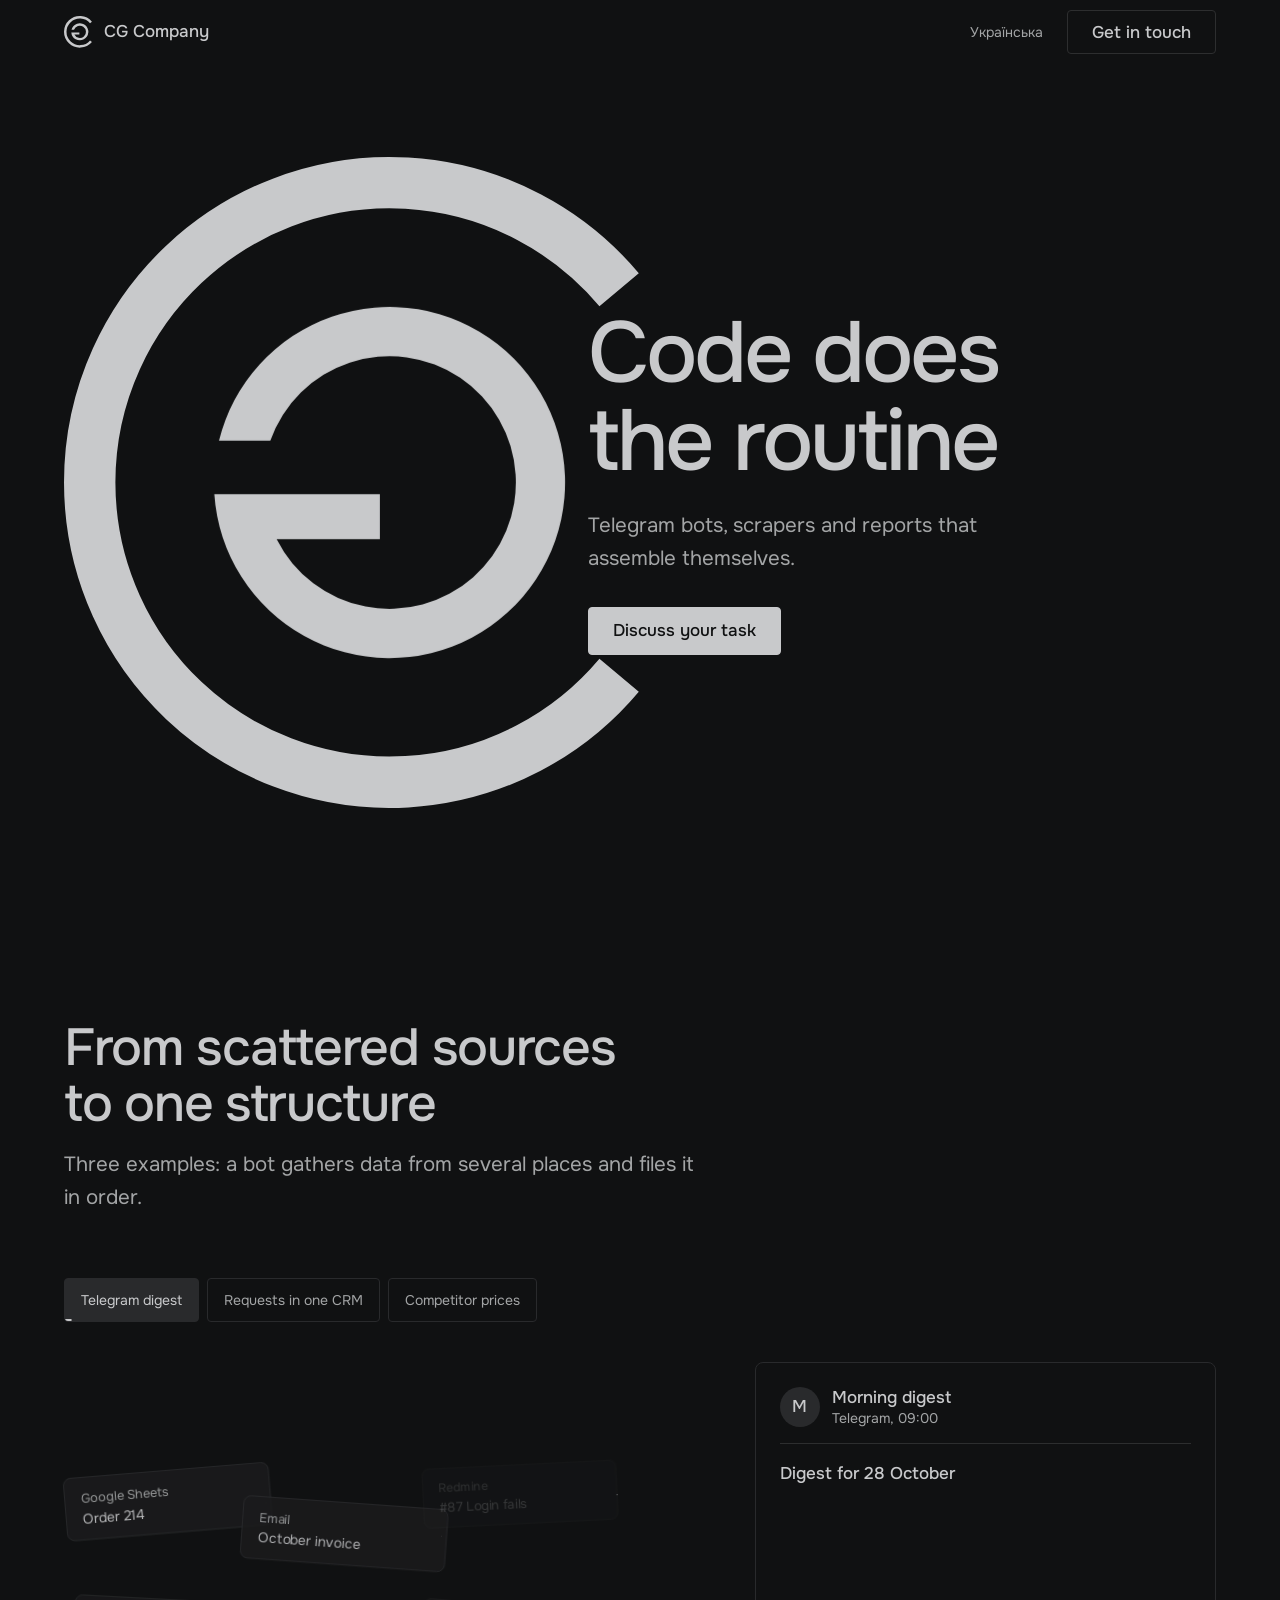
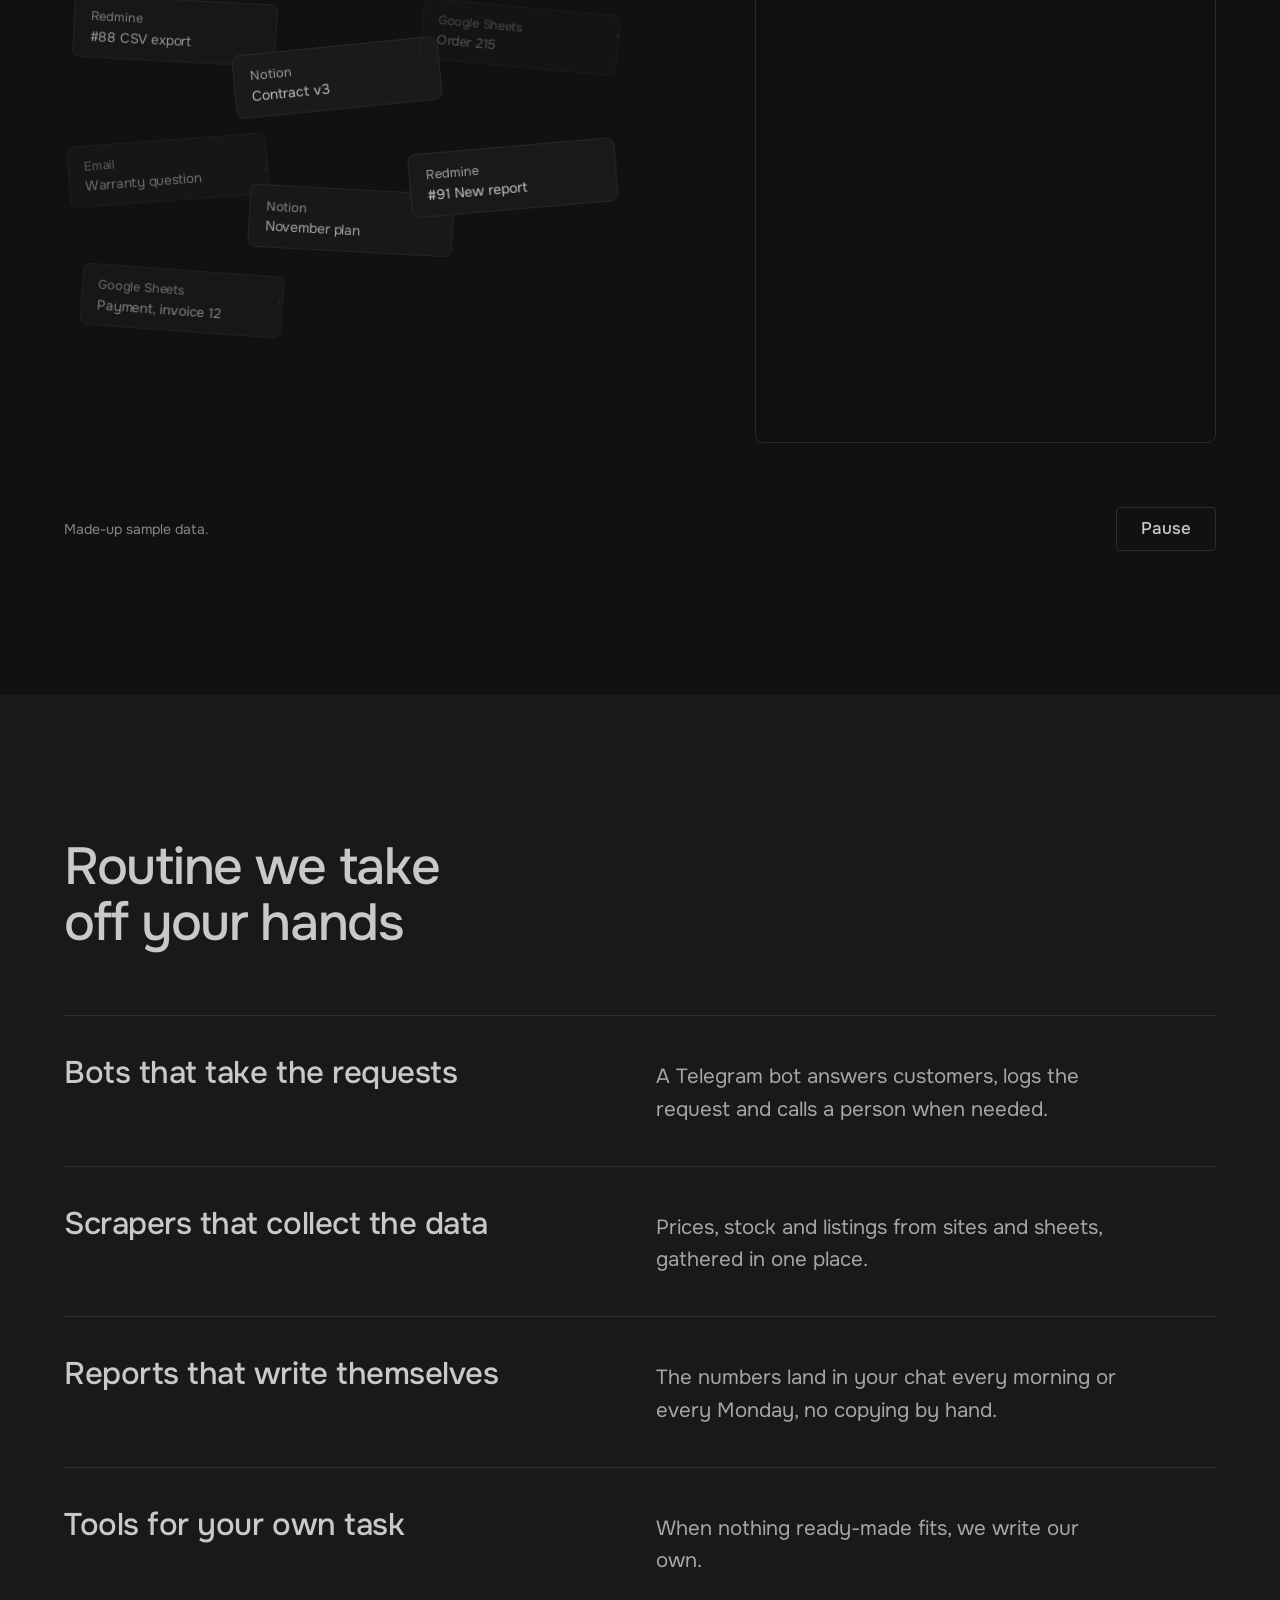
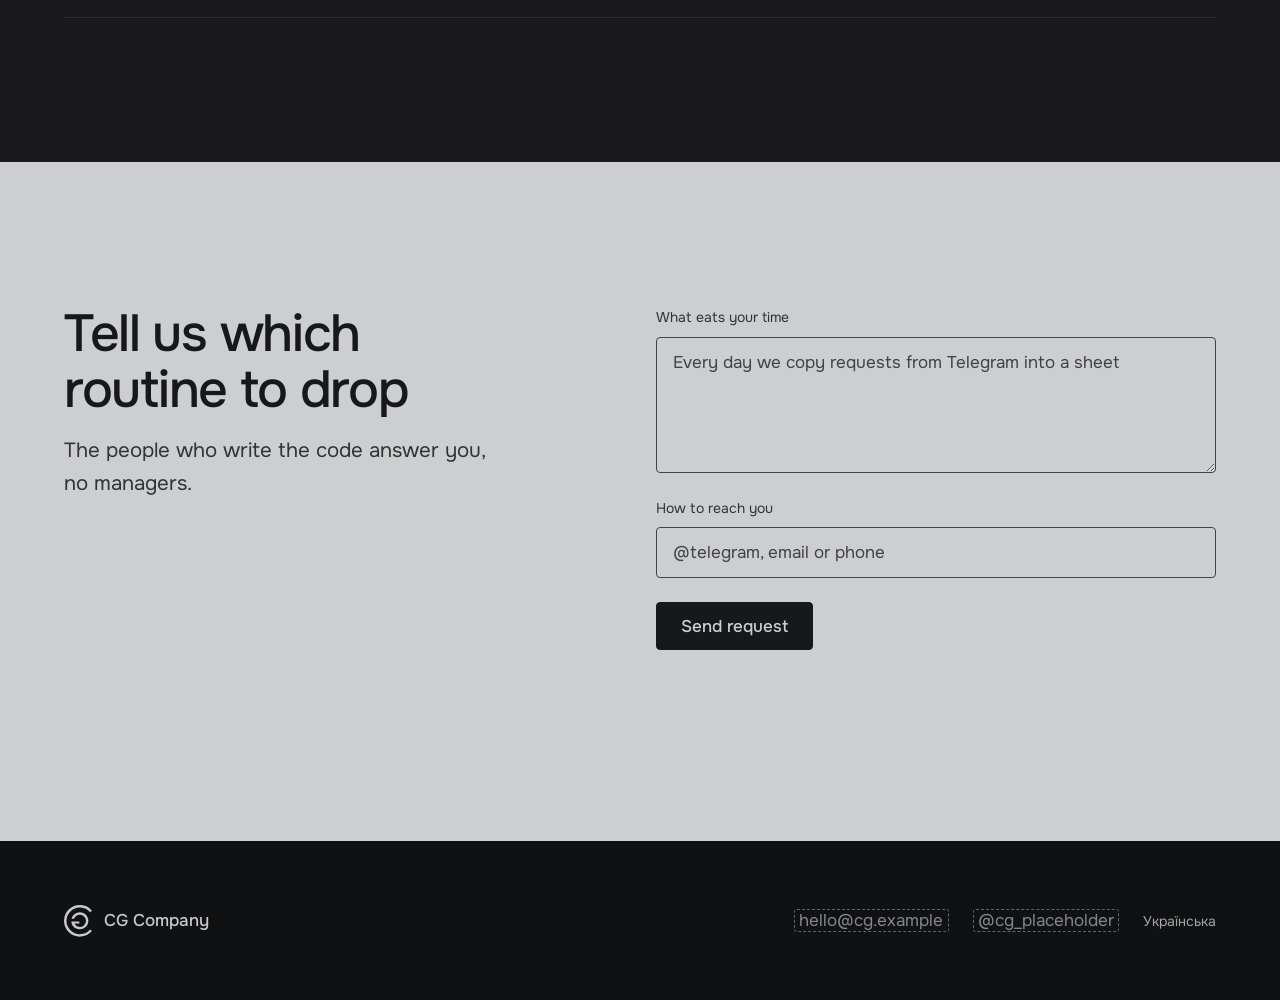
==== en/index.html @ 9a3aaa5b "Add CG Company landing page Static UA/EN landing: animated CG logo hero, a looping three-scene autom" ====
<!doctype html>
<html lang="en">
<head>
<meta charset="utf-8">
<meta name="viewport" content="width=device-width, initial-scale=1">
<title>CG Company automates routine work</title>
<meta name="description" content="CG Company builds Telegram bots, scrapers and reports that assemble themselves, so code does the routine, not people.">
<link rel="icon" href="../logo.svg" type="image/svg+xml">
<link rel="alternate" hreflang="uk" href="../">
<link rel="alternate" hreflang="en" href="./">
<link rel="preconnect" href="https://fonts.googleapis.com">
<link rel="preconnect" href="https://fonts.gstatic.com" crossorigin>
<link rel="stylesheet" href="https://fonts.googleapis.com/css2?family=JetBrains+Mono:wght@400&family=Onest:wght@400;500&display=swap">
<link rel="stylesheet" href="../styles.css">
<script>document.documentElement.classList.add('js');</script>
</head>
<body>
<a class="skip" href="#main">Skip to content</a>

<header class="nav">
  <div class="container nav__row">
    <a class="nav__home" href="./" aria-label="CG Company, home">
      <svg class="mark mark--nav logo" viewBox="-152 -152 269 304" aria-hidden="true">
        <path class="mark__c" d="M107.25,-89.99 A140,140 0 1,0 107.25,89.99" fill="none" stroke="currentColor" stroke-width="24"/>
        <g class="mark__turn"><path d="M-79.65,-19.5 A82,82 0 1,1 -81.82,5.5 H-4.5 V26.5 H-52.71 A59,59 0 1,0 -55.68,-19.5 Z" fill="currentColor"/></g>
      </svg>
      <span>CG Company</span>
    </a>
    <div class="nav__end">
      <a class="nav__lang" href="../" hreflang="uk" lang="uk">Українська</a>
      <a class="btn btn--quiet" href="#contact">Get in touch</a>
    </div>
  </div>
</header>

<main id="main">
  <section class="hero">
    <div class="container hero__grid">
      <svg class="mark mark--hero logo" viewBox="-152 -152 269 304" aria-hidden="true">
        <path class="mark__c" pathLength="1" d="M107.25,-89.99 A140,140 0 1,0 107.25,89.99" fill="none" stroke="currentColor" stroke-width="24"/>
        <g class="mark__turn"><g class="mark__g"><path d="M-79.65,-19.5 A82,82 0 1,1 -81.82,5.5 H-4.5 V26.5 H-52.71 A59,59 0 1,0 -55.68,-19.5 Z" fill="currentColor"/></g></g>
      </svg>
      <div class="hero__text">
        <h1>Code does<br> the routine</h1>
        <p class="hero__lede">Telegram bots, scrapers and reports that assemble themselves.</p>
        <a class="btn" href="#contact">Discuss your task</a>
      </div>
    </div>
  </section>

  <section class="demo" aria-labelledby="demo-h" data-demo>
    <div class="container demo__grid">
      <div class="section-head">
        <h2 id="demo-h">From scattered sources to one structure</h2>
        <p>Three examples: a bot gathers data from several places and files it in order.</p>
      </div>

      <div class="scenes">
        <div class="scenes__tabs" role="tablist" aria-label="Automation examples">
          <button type="button" role="tab" id="tab-digest" aria-controls="scene-digest" aria-selected="true">Telegram digest<span class="tab__bar" aria-hidden="true"></span></button>
          <button type="button" role="tab" id="tab-leads" aria-controls="scene-leads" aria-selected="false" tabindex="-1">Requests in one CRM<span class="tab__bar" aria-hidden="true"></span></button>
          <button type="button" role="tab" id="tab-prices" aria-controls="scene-prices" aria-selected="false" tabindex="-1">Competitor prices<span class="tab__bar" aria-hidden="true"></span></button>
        </div>
        <div class="flow flow--tree" id="scene-digest" role="tabpanel" aria-labelledby="tab-digest" data-kind="tree">
          <ul class="chaos" aria-hidden="true">
            <li class="chip" data-id="s1" data-r="-5" style="--fx: 0; --fy: 0.02; --mx: 0; --my: 0.0"><span class="chip__body"><span class="chip__src">Google Sheets</span> Order 214</span></li>
            <li class="chip" data-id="m1" data-r="4" style="--fx: 0.5; --fy: 0.1; --mx: 1; --my: 0.111"><span class="chip__body"><span class="chip__src">Email</span> October invoice</span></li>
            <li class="chip" data-id="r1" data-r="-3" style="--fx: 1; --fy: 0; --mx: 0; --my: 0.222"><span class="chip__body"><span class="chip__src">Redmine</span> #87 Login fails</span></li>
            <li class="chip" data-id="r2" data-r="3" style="--fx: 0.02; --fy: 0.33; --mx: 1; --my: 0.333"><span class="chip__body"><span class="chip__src">Redmine</span> #88 CSV export</span></li>
            <li class="chip" data-id="n1" data-r="-6" style="--fx: 0.48; --fy: 0.44; --mx: 0; --my: 0.444"><span class="chip__body"><span class="chip__src">Notion</span> Contract v3</span></li>
            <li class="chip" data-id="s2" data-r="5" style="--fx: 1; --fy: 0.34; --mx: 1; --my: 0.556"><span class="chip__body"><span class="chip__src">Google Sheets</span> Order 215</span></li>
            <li class="chip" data-id="m2" data-r="-4" style="--fx: 0; --fy: 0.66; --mx: 0; --my: 0.667"><span class="chip__body"><span class="chip__src">Email</span> Warranty question</span></li>
            <li class="chip" data-id="n2" data-r="3" style="--fx: 0.52; --fy: 0.78; --mx: 1; --my: 0.778"><span class="chip__body"><span class="chip__src">Notion</span> November plan</span></li>
            <li class="chip" data-id="r3" data-r="-5" style="--fx: 0.98; --fy: 0.68; --mx: 0; --my: 0.889"><span class="chip__body"><span class="chip__src">Redmine</span> #91 New report</span></li>
            <li class="chip" data-id="s3" data-r="4" style="--fx: 0.04; --fy: 0.98; --mx: 1; --my: 1.0"><span class="chip__body"><span class="chip__src">Google Sheets</span> Payment, invoice 12</span></li>
          </ul>
          <svg class="wires" aria-hidden="true"></svg>
          <article class="post" aria-label="Sample digest in a Telegram channel">
            <header class="post__head">
              <span class="post__avatar" aria-hidden="true">M</span>
              <span class="post__who"><b>Morning digest</b> <span class="post__meta">Telegram, 09:00</span></span>
            </header>
            <p class="post__title">Digest for 28 October</p>
            <ul class="tree">
              <li class="tree__branch"><span class="tree__node"><svg class="tree__icon" viewBox="0 0 16 16" aria-hidden="true"><path d="M1.5 3.5h4.2l1.6 1.6h7.2v7.4h-13z" fill="none" stroke="currentColor" stroke-width="1.2" stroke-linejoin="round"/></svg>Sales</span>
                <ul>
                  <li class="tree__leaf" data-id="s1">Order 214</li>
                  <li class="tree__leaf" data-id="s2">Order 215</li>
                  <li class="tree__leaf" data-id="s3">Payment, invoice 12</li>
                </ul>
              </li>
              <li class="tree__branch"><span class="tree__node"><svg class="tree__icon" viewBox="0 0 16 16" aria-hidden="true"><path d="M1.5 3.5h4.2l1.6 1.6h7.2v7.4h-13z" fill="none" stroke="currentColor" stroke-width="1.2" stroke-linejoin="round"/></svg>Email</span>
                <ul>
                  <li class="tree__leaf" data-id="m1">October invoice</li>
                  <li class="tree__leaf" data-id="m2">Warranty question</li>
                </ul>
              </li>
              <li class="tree__branch"><span class="tree__node"><svg class="tree__icon" viewBox="0 0 16 16" aria-hidden="true"><path d="M1.5 3.5h4.2l1.6 1.6h7.2v7.4h-13z" fill="none" stroke="currentColor" stroke-width="1.2" stroke-linejoin="round"/></svg>Tasks</span>
                <ul>
                  <li class="tree__leaf" data-id="r1">#87 Login fails</li>
                  <li class="tree__leaf" data-id="r2">#88 CSV export</li>
                  <li class="tree__leaf" data-id="r3">#91 New report</li>
                </ul>
              </li>
              <li class="tree__branch"><span class="tree__node"><svg class="tree__icon" viewBox="0 0 16 16" aria-hidden="true"><path d="M1.5 3.5h4.2l1.6 1.6h7.2v7.4h-13z" fill="none" stroke="currentColor" stroke-width="1.2" stroke-linejoin="round"/></svg>Docs</span>
                <ul>
                  <li class="tree__leaf" data-id="n1">Contract v3</li>
                  <li class="tree__leaf" data-id="n2">November plan</li>
                </ul>
              </li>
            </ul>
            <p class="post__sent"><svg class="check" viewBox="0 0 16 16" aria-hidden="true"><path d="M3 8.5l3 3 7-7" fill="none" stroke="currentColor" stroke-width="1.6" stroke-linecap="round" stroke-linejoin="round"/></svg>Posted to the channel: 10 updates from 4 sources</p>
          </article>
        </div>
        <div class="flow flow--board" id="scene-leads" role="tabpanel" aria-labelledby="tab-leads" data-kind="board">
          <div class="stream" aria-hidden="true"><p class="zone-label">Inbox from 4 channels</p><p class="stream__count"><span class="num" data-inbox>0</span> unhandled</p></div>
          <div class="board">
            <p class="board__title">CRM, requests for Tuesday</p>
            <div class="board__col" data-col="new">
              <p class="board__head">New <span class="num" data-count>2</span></p>
              <ul>
                <li class="card" data-k="1" data-col="new"><span class="card__src">Instagram</span> <span class="card__txt">@kvitka: size M in stock?</span></li>
                <li class="card" data-k="4" data-col="new"><span class="card__src">Telegram</span> <span class="card__txt">Ihor: delivery cost?</span></li>
              </ul>
            </div>
            <div class="board__col" data-col="work">
              <p class="board__head">In progress <span class="num" data-count>2</span></p>
              <ul>
                <li class="card" data-k="2" data-col="work"><span class="card__src">Website form</span> <span class="card__txt">Anna: company invoice</span></li>
                <li class="card" data-k="3" data-col="work"><span class="card__src">Phone call</span> <span class="card__txt">Marko: price for 2 sets</span></li>
              </ul>
            </div>
            <div class="board__col" data-col="done">
              <p class="board__head">Done <span class="num" data-count>2</span></p>
              <ul>
                <li class="card" data-k="0" data-col="done"><span class="card__src">Telegram</span> <span class="card__txt">Olena: Thursday booking</span><svg class="check" viewBox="0 0 16 16" aria-hidden="true"><path d="M3 8.5l3 3 7-7" fill="none" stroke="currentColor" stroke-width="1.6" stroke-linecap="round" stroke-linejoin="round"/></svg></li>
                <li class="card" data-k="5" data-col="done"><span class="card__src">Phone call</span> <span class="card__txt">Svitlana: warranty</span><svg class="check" viewBox="0 0 16 16" aria-hidden="true"><path d="M3 8.5l3 3 7-7" fill="none" stroke="currentColor" stroke-width="1.6" stroke-linecap="round" stroke-linejoin="round"/></svg></li>
              </ul>
            </div>
          </div>
        </div>
        <div class="flow flow--prices" id="scene-prices" role="tabpanel" aria-labelledby="tab-prices" data-kind="prices">
          <div class="scan">
            <p class="zone-label">Four sites, four formats</p>
            <ul class="scan__rows">
              <li class="scan__row" data-id="a"><span class="scan__shop">shop-a.example</span><code class="scan__raw">&lt;span class="price"&gt;<b class="scan__val">4,299 ₴</b>&lt;/span&gt;</code></li>
              <li class="scan__row" data-id="b"><span class="scan__shop">shop-b.example</span><code class="scan__raw">"price": <b class="scan__val">4150</b></code></li>
              <li class="scan__row" data-id="c"><span class="scan__shop">shop-c.example</span><code class="scan__raw">&lt;div data-cost="<b class="scan__val">4480</b>"&gt;</code></li>
              <li class="scan__row" data-id="m"><span class="scan__shop">Marketplace</span><code class="scan__raw">Price: <b class="scan__val">4,390 UAH</b></code></li>
            </ul>
            <span class="scan__beam" aria-hidden="true"></span>
          </div>
          <figure class="dots">
            <figcaption class="dots__title">Coffee maker X1, prices today, UAH</figcaption>
            <div class="dots__plot">
              <span class="dots__mine" style="--v: 0.417" aria-hidden="true"></span>
              <span class="dots__mine-label" style="--v: 0.417">Your price, 4,250</span>
              <div class="dots__row" data-id="a"><span class="dots__name">shop-a</span><span class="dots__track"><span class="dots__dot" style="--v: 0.498"></span><span class="dots__val" style="--v: 0.498">4,299</span></span></div>
              <div class="dots__row" data-id="b"><span class="dots__name">shop-b</span><span class="dots__track"><span class="dots__dot is-low" style="--v: 0.25"></span><span class="dots__val" style="--v: 0.25">4,150 <em class="dots__low">lowest</em></span></span></div>
              <div class="dots__row" data-id="c"><span class="dots__name">shop-c</span><span class="dots__track"><span class="dots__dot" style="--v: 0.8"></span><span class="dots__val" style="--v: 0.8">4,480</span></span></div>
              <div class="dots__row" data-id="m"><span class="dots__name">marketplace</span><span class="dots__track"><span class="dots__dot" style="--v: 0.65"></span><span class="dots__val" style="--v: 0.65">4,390</span></span></div>
              <div class="dots__axis" aria-hidden="true"><span style="--v: 0">4,000</span><span style="--v: 0.333">4,200</span><span style="--v: 0.667">4,400</span><span style="--v: 1">4,600</span></div>
            </div>
            <p class="dots__verdict">shop-b is 100 UAH cheaper than you. The alert is already in Telegram.</p>
          </figure>
        </div>
      </div>

      <div class="demo__foot">
        <p class="demo__note">Made-up sample data.</p>
        <button class="btn btn--quiet demo__toggle" type="button" data-loop-toggle data-pause="Pause" data-play="Play" aria-pressed="false">Pause</button>
      </div>
    </div>
  </section>

  <section class="work" aria-labelledby="work-h">
    <div class="container work__inner">
      <div class="section-head">
        <h2 id="work-h">Routine we take off your hands</h2>
      </div>
      <dl class="work__list">
        <div class="work__row"><dt>Bots that take the requests</dt><dd>A Telegram bot answers customers, logs the request and calls a person when needed.</dd></div>
        <div class="work__row"><dt>Scrapers that collect the data</dt><dd>Prices, stock and listings from sites and sheets, gathered in one place.</dd></div>
        <div class="work__row"><dt>Reports that write themselves</dt><dd>The numbers land in your chat every morning or every Monday, no copying by hand.</dd></div>
        <div class="work__row"><dt>Tools for your own task</dt><dd>When nothing ready-made fits, we write our own.</dd></div>
      </dl>
    </div>
  </section>

  <section class="contact band-light" id="contact" aria-labelledby="contact-h">
    <div class="container contact__grid">
      <div class="section-head">
        <h2 id="contact-h">Tell us which routine to drop</h2>
        <p>The people who write the code answer you, no managers.</p>
      </div>
      <form class="brief" data-endpoint="" novalidate>
        <div class="field">
          <label for="task">What eats your time</label>
          <textarea id="task" name="task" rows="4" required placeholder="Every day we copy requests from Telegram into a sheet"></textarea>
        </div>
        <div class="field">
          <label for="reach">How to reach you</label>
          <input id="reach" name="reach" type="text" autocomplete="on" required placeholder="@telegram, email or phone">
        </div>
        <div class="brief__row">
          <button class="btn" type="submit">Send request</button>
        </div>
        <p class="brief__help" id="brief-help" aria-live="polite"></p>
      </form>
    </div>
  </section>
</main>

<footer class="foot">
  <div class="container foot__row">
    <span class="foot__name">
      <svg class="mark mark--nav logo" viewBox="-152 -152 269 304" aria-hidden="true">
        <path d="M107.25,-89.99 A140,140 0 1,0 107.25,89.99" fill="none" stroke="currentColor" stroke-width="24"/>
        <path d="M-79.65,-19.5 A82,82 0 1,1 -81.82,5.5 H-4.5 V26.5 H-52.71 A59,59 0 1,0 -55.68,-19.5 Z" fill="currentColor"/>
      </svg>
      CG Company
    </span>
    <ul class="foot__contacts">
      <li><span class="fill" data-fill="email">hello@cg.example</span></li>
      <li><span class="fill" data-fill="telegram">@cg_placeholder</span></li>
      <li><a class="nav__lang" href="../" hreflang="uk" lang="uk">Українська</a></li>
    </ul>
  </div>
</footer>

<script src="https://cdnjs.cloudflare.com/ajax/libs/gsap/3.12.5/gsap.min.js" defer></script>
<script defer src="../app.js" data-msg-task="Describe the task in at least one sentence." data-msg-reach="Leave a contact so we can reply." data-msg-offline="Nothing was sent: this form is not connected yet." data-msg-fail="That did not go through. Try again in a minute." data-msg-ok="Got it. We will reply to the contact you left."></script>
</body>
</html>
---- styles.css ----
/* Hallmark · shape: the open C, page-long · genre: modern-minimal · theme: custom · job: hire · idea: "the C is the housing and the G the part that turns: the page shows routine going in and order coming out" · vibe: "quiet graphite, exact, a mechanism that turns"
 * paper: oklch(17.5% 0.003 260) · accent: none, the primary is inverted ink · display: Onest · body: Onest · outlier: JetBrains Mono, demo figures only · hero: the logo at full height on the left, the headline set in the open mouth of the C · nav: mark and name left, the language and one quiet action right, no links · footer: one line, mark and name, the two contacts, the language · imagery: none, the demo is built on the page · signature: the C draws itself, the G spins in and locks, then turns with the scroll in the nav until the page ends
 * axes: dark/geometric-sans/neutral · posture: restrained, ink softened to 83.5% L at the user's request (pure white on black blurs for them) · contrast: pass · fold: pass · v2.0.0 */
/* Hallmark · pre-emit critique: P4 H5 E4 S4 R5 V5 · weakest: S, a demo of requests could sit on any agency page; tied every sample row to the three things CG sells (a bot, a scraper, a report) and dropped the huge footer wordmark so the mark lives only where it turns */
/* Hallmark · hero-review: fix · 5 findings · 3 resolved 1 partial (the mouth stays desktop-only) 1 answered (headline chosen by the user) */
/* Hallmark · finish-review: subagent · 6 findings + 2 copy · 7 resolved 1 partial (the light contact band kept: the user approved it in the brief; fields now on the band paper) · gap: none */
/* Hallmark · waive 23 · the page has no hue at all; the measured accent is the ink of the CG logo, the hero picture itself · in a monochrome brand the mark is the only image, and painting it grey would hide the logo */
@import url("./tokens.css");
@import url("./base.css");

body { line-height: 1.6; }

/* skip link */
.skip { position: absolute; left: var(--space-md); top: calc(-1 * var(--space-3xl)); z-index: var(--z-toast); padding: var(--space-xs) var(--space-md); background: var(--color-ink); color: var(--color-paper); }
.skip:focus-visible { top: var(--space-md); }

/* buttons */
.btn { display: inline-flex; align-items: center; justify-content: center; gap: var(--space-xs); min-height: 48px; padding: 0 var(--space-lg); border: 1px solid var(--color-ink); border-radius: var(--radius-input); background: var(--color-ink); color: var(--color-paper); font: 500 var(--text-md)/1 var(--font-body); white-space: nowrap; text-decoration: none; cursor: pointer; transition: background-color var(--dur-short) var(--ease-out), border-color var(--dur-short) var(--ease-out), transform var(--dur-micro) var(--ease-out); }
.btn:hover { background: var(--color-ink-2); border-color: var(--color-ink-2); }
.btn:active { transform: translateY(1px); }
.btn:focus-visible { outline: 2px solid var(--color-focus); outline-offset: 2px; }
.btn:disabled, .btn[aria-disabled="true"] { opacity: 0.55; cursor: not-allowed; transform: none; }
.btn[aria-busy="true"] { cursor: progress; }
.btn--quiet { min-height: 44px; background: transparent; color: var(--color-ink); border-color: var(--color-rule); }
.btn--quiet:hover { background: var(--color-paper-2); border-color: var(--color-paper-3); }

/* the mark: the C is drawn once, the G spins in and locks, then turns with the page */
.mark { color: var(--color-ink); overflow: visible; }
.mark__g, .mark__turn { transform-box: view-box; transform-origin: 0 0; }
.mark--hero .mark__c { stroke-dasharray: 1; animation: c-draw 700ms var(--ease-out) both; }
.mark--hero .mark__g { animation: g-in 640ms 220ms both; }
@keyframes c-draw { from { stroke-dashoffset: 1; } to { stroke-dashoffset: 0; } }
@keyframes g-in {
  0% { opacity: 0; transform: rotate(-200deg); animation-timing-function: var(--ease-out); }
  88% { opacity: 1; transform: rotate(-9deg); animation-timing-function: var(--ease-in); }
  100% { opacity: 1; transform: rotate(0deg); }
}
@keyframes g-turn { from { transform: rotate(0deg); } to { transform: rotate(360deg); } }
@supports (animation-timeline: scroll()) {
  @media (prefers-reduced-motion: no-preference) {
    .mark__turn { animation-name: g-turn; animation-timing-function: linear; animation-fill-mode: both; animation-timeline: scroll(root); }
  }
}
@media (prefers-reduced-motion: reduce) {
  .mark--hero .mark__c, .mark--hero .mark__g, .mark__turn { animation: none; }
}

/* nav */
.nav { position: sticky; top: 0; z-index: var(--z-sticky-nav); background: var(--color-paper); }
.nav__row { display: flex; align-items: center; justify-content: space-between; gap: var(--space-md); min-height: var(--nav-h); }
.nav__home { display: inline-flex; align-items: center; gap: var(--space-sm); text-decoration: none; font-weight: 500; white-space: nowrap; border-radius: var(--radius-input); }
.nav__home:focus-visible { outline: 2px solid var(--color-focus); outline-offset: 4px; }
.mark--nav { width: 28px; height: auto; flex-shrink: 0; }
.nav__end { display: flex; align-items: center; gap: var(--space-lg); }
.nav__lang { font-size: var(--text-sm); color: var(--color-ink-2); text-decoration: none; white-space: nowrap; border-radius: var(--radius-input); transition: color var(--dur-short) var(--ease-out); }
.nav__lang:hover { color: var(--color-ink); text-decoration: underline; }
.nav__lang:focus-visible { outline: 2px solid var(--color-focus); outline-offset: 4px; }

/* hero: the headline comes out of the C's open mouth */
/* --mark-w: the C fills the screen's height; the text then steps back 9% of it, past the C's terminals and into its open mouth (G ends at x 82, the terminals at x 107 of the 269-unit viewBox) */
.hero { --mark-w: min(calc((100svh - var(--nav-h) - 2 * var(--space-md)) * 0.885), calc(50vw - var(--gutter)), 760px); }
.hero__grid { display: grid; grid-template-columns: var(--mark-w) minmax(0, 1fr); align-items: center; min-height: calc(100svh - var(--nav-h)); padding-block: var(--space-md); }
.mark--hero { grid-column: 1; grid-row: 1; width: var(--mark-w); height: auto; }
.hero__text { grid-column: 2; grid-row: 1; position: relative; z-index: var(--z-raised); display: grid; justify-items: start; gap: var(--space-lg); margin-left: calc(var(--mark-w) * -0.09); }
.hero h1 { font-size: var(--text-display); font-weight: 500; line-height: 1.02; letter-spacing: -0.035em; max-width: 12ch; }
.hero__lede { font-size: var(--text-lead); color: var(--color-ink-2); max-width: 34ch; }
.hero .btn { margin-top: var(--space-xs); }

/* section heads */
.section-head { display: grid; gap: var(--space-md); }
.section-head h2 { font-size: var(--text-section); font-weight: 500; line-height: 1.08; letter-spacing: -0.025em; max-width: 20ch; }
.section-head p { font-size: var(--text-lead); color: var(--color-ink-2); max-width: 48ch; }

/* demo: three scenes, each its own picture of "scattered in, ordered out" */
.demo { padding-block: var(--section-gap-s) var(--section-gap); }
.demo__grid { display: grid; grid-template-columns: repeat(12, minmax(0, 1fr)); column-gap: var(--gap-columns); row-gap: var(--space-2xl); }
.demo .section-head { grid-column: 1 / span 8; }
.flow { position: relative; display: grid; grid-template-columns: repeat(12, minmax(0, 1fr)); column-gap: var(--gap-columns); align-items: center; min-height: 36rem; }
.zone-label { font-size: var(--text-sm); color: var(--color-ink-2); }
.check { width: 16px; height: 16px; flex-shrink: 0; }

/* scene 1, tree: tilted cards ride wires into a digest post set as a folder tree */
.flow--tree { --chip-w: 13rem; --chip-h: 4rem; }
.chaos { grid-column: 1 / span 6; grid-row: 1; position: relative; height: 30rem; margin: 0; padding: 0; list-style: none; }
html:not(.js) .chaos, .flow.is-static .chaos { display: none; }
.chip { position: absolute; left: calc((100% - var(--chip-w)) * var(--fx)); top: calc((100% - var(--chip-h)) * var(--fy)); width: var(--chip-w); z-index: var(--z-raised); }
.chip__body { display: grid; gap: var(--space-3xs); padding: var(--space-sm) var(--space-md); border: 1px solid var(--color-paper-3); border-radius: var(--radius-panel); background: var(--color-paper-2); color: var(--color-ink); font-size: var(--text-sm); line-height: 1.35; white-space: nowrap; overflow: hidden; text-overflow: ellipsis; }
.chip__src, .card__src { font-size: var(--text-xs); color: var(--color-ink-2); }
.wires { position: absolute; inset: 0; width: 100%; height: 100%; overflow: visible; pointer-events: none; }
.wires path { fill: none; stroke: var(--color-ink-2); stroke-width: 1; stroke-linecap: round; }
.post { grid-column: 8 / -1; grid-row: 1; position: relative; display: grid; gap: var(--space-md); padding: var(--space-lg); border: 1px solid var(--color-paper-3); border-radius: var(--radius-panel); background: var(--color-paper); transition: border-color var(--dur-long) var(--ease-out); }
.post.is-sent { border-color: var(--color-ink-2); }
.post__head { display: flex; align-items: center; gap: var(--space-sm); padding-bottom: var(--space-md); border-bottom: 1px solid var(--color-rule); }
.post__avatar { display: grid; place-items: center; width: 40px; height: 40px; flex-shrink: 0; border-radius: 50%; background: var(--color-paper-3); color: var(--color-ink); font-weight: 500; }
.post__who { display: grid; line-height: 1.3; }
.post__who b { font-weight: 500; }
.post__meta { font-size: var(--text-sm); color: var(--color-ink-2); }
.post__title { font-weight: 500; }
.post__sent { display: flex; align-items: center; gap: var(--space-xs); padding-top: var(--space-md); border-top: 1px solid var(--color-rule); font-size: var(--text-sm); color: var(--color-ink); }
.tree, .tree ul { list-style: none; margin: 0; padding: 0; }
.tree { display: grid; gap: var(--space-sm); }
.tree__node { display: inline-flex; align-items: center; gap: var(--space-xs); font-weight: 500; color: var(--color-ink); }
.tree__icon { width: 16px; height: 16px; flex-shrink: 0; color: var(--color-ink-2); }
.tree__branch > ul { display: grid; gap: var(--space-2xs); margin: var(--space-2xs) 0 0 var(--space-xs); padding-left: var(--space-lg); border-left: 1px solid var(--color-rule); }
.tree__leaf { position: relative; padding: var(--space-3xs) var(--space-xs); margin-left: calc(-1 * var(--space-xs)); border-radius: var(--radius-card); font-size: var(--text-sm); color: var(--color-ink-2); transition: background-color var(--dur-long) var(--ease-out); }
.tree__leaf.is-fresh { background: var(--color-paper-3); color: var(--color-ink); }
.tree__leaf::before { content: ""; position: absolute; left: calc(-1 * var(--space-md)); top: 50%; width: var(--space-sm); border-top: 1px solid var(--color-rule); }

/* scene 2, board: requests drop into an inbox queue, then fly onto a CRM board and move across it */
.stream { grid-column: 1 / span 4; grid-row: 1; align-self: stretch; display: grid; align-content: start; padding: var(--space-lg); border: 1px dashed var(--color-paper-3); border-radius: var(--radius-panel); }
html:not(.js) .stream, .flow.is-static .stream { display: none; }
.stream { grid-template-rows: auto 1fr auto; }
.stream__count { align-self: end; display: flex; align-items: baseline; gap: var(--space-xs); font-size: var(--text-sm); color: var(--color-ink-2); }
.stream__count .num { font-family: var(--font-outlier); font-size: var(--text-section); line-height: 1; color: var(--color-ink); font-variant-numeric: tabular-nums; }
.board { grid-column: 5 / -1; grid-row: 1; display: grid; grid-template-columns: repeat(3, minmax(0, 1fr)); gap: var(--space-md); align-self: start; }
html:not(.js) .board, .flow.is-static .board { grid-column: 1 / -1; }
.board__title { grid-column: 1 / -1; font-weight: 500; }
.board__col { position: relative; isolation: isolate; display: grid; align-content: start; gap: var(--space-sm); padding: var(--space-md); border-radius: var(--radius-panel); background: var(--color-paper-2); color: var(--color-ink); transition: background-color var(--dur-long) var(--ease-out); }
.board__col.has-bg { background: transparent; }
/* the growing backdrop of the "new" column; its height is set by the script, its reveal by clip-path */
.board__bg { position: absolute; left: 0; right: 0; top: 0; z-index: -1; border-radius: var(--radius-panel); background: var(--color-paper-2); }
.card.card--ghost { position: absolute; left: 0; top: 0; }
.board__col.is-lit { background: var(--color-paper-3); color: var(--color-ink); }
.board__head { display: flex; justify-content: space-between; font-size: var(--text-sm); color: var(--color-ink-2); }
.board__head .num { font-family: var(--font-outlier); color: var(--color-ink); }
.board ul { list-style: none; margin: 0; padding: 0; display: grid; gap: var(--space-xs); min-height: calc(2 * 4.25rem + var(--space-xs)); align-content: start; }
.card { position: relative; z-index: var(--z-raised); display: grid; align-content: center; gap: var(--space-3xs); height: 4.25rem; padding: var(--space-sm) var(--space-md); border: 1px solid var(--color-paper-2); border-radius: var(--radius-card); background: var(--color-paper-3); color: var(--color-ink); font-size: var(--text-sm); line-height: 1.35; }
.card__txt { white-space: nowrap; overflow: hidden; text-overflow: ellipsis; padding-right: var(--space-lg); }
.card .check { position: absolute; right: var(--space-sm); top: var(--space-sm); color: var(--color-ink); }

/* scene 3, prices: a beam scans four pages in four formats, each price lands on one scale */
.flow--prices { --name-w: 7rem; }
.scan { grid-column: 1 / span 5; grid-row: 1; position: relative; display: grid; gap: var(--space-md); padding: var(--space-lg); border-radius: var(--radius-panel); background: var(--color-paper-2); overflow: hidden; }
.scan__rows { list-style: none; margin: 0; padding: 0; display: grid; gap: var(--space-xs); }
.scan__row { display: grid; gap: var(--space-3xs); padding: var(--space-sm) var(--space-md); border-radius: var(--radius-card); transition: background-color var(--dur-long) var(--ease-out); }
.scan__row.is-hit { background: var(--color-paper-3); }
.scan__shop { font-size: var(--text-sm); color: var(--color-ink-2); }
.scan__raw { font-family: var(--font-outlier); font-size: var(--text-sm); color: var(--color-ink-2); white-space: nowrap; overflow: hidden; text-overflow: ellipsis; }
.scan__val { font-weight: 400; color: var(--color-ink); border-radius: 2px; transition: background-color var(--dur-short) var(--ease-out), color var(--dur-short) var(--ease-out); }
.is-hit .scan__val { background: var(--color-ink); color: var(--color-paper); }
.scan__beam { position: absolute; left: 0; right: 0; top: 0; height: 2px; background: var(--color-ink); opacity: 0; pointer-events: none; }
.dots { grid-column: 7 / -1; grid-row: 1; margin: 0; display: grid; gap: var(--space-lg); }
.dots__title { font-weight: 500; }
.dots__plot { position: relative; display: grid; gap: var(--space-sm); padding-top: var(--space-xl); }
.dots__row { display: grid; grid-template-columns: var(--name-w) minmax(0, 1fr); align-items: center; column-gap: var(--space-md); }
.dots__name { font-size: var(--text-sm); color: var(--color-ink-2); }
.dots__track { position: relative; height: 2.5rem; }
.dots__track::before { content: ""; position: absolute; left: 0; right: 0; top: 50%; border-top: 1px solid var(--color-rule); }
.dots__dot { position: absolute; top: 50%; left: calc(var(--v) * 100%); width: 16px; height: 16px; margin: calc(-1 * var(--space-xs)) 0 0 calc(-1 * var(--space-xs)); border: 2px solid var(--color-ink); border-radius: 50%; background: var(--color-paper); }
.dots__dot.is-low { background: var(--color-ink); }
.dots__val { position: absolute; top: 50%; left: calc(var(--v) * 100% + var(--space-md)); margin-top: -0.7em; font-size: var(--text-sm); line-height: 1.4; color: var(--color-ink); font-variant-numeric: tabular-nums; white-space: nowrap; }
.dots__low { font-style: normal; color: var(--color-ink-2); }
.dots__mine, .dots__mine-label { position: absolute; left: calc(var(--name-w) + var(--space-md) + (100% - var(--name-w) - var(--space-md)) * var(--v)); }
.dots__mine { top: var(--space-lg); bottom: 1.5rem; border-left: 1px dashed var(--color-ink-2); transform-origin: top; }
.dots__mine-label { top: 0; font-size: var(--text-xs); color: var(--color-ink-2); white-space: nowrap; margin-left: calc(-1 * var(--space-xs)); }
.dots__axis { position: relative; height: 1.5rem; margin-left: calc(var(--name-w) + var(--space-md)); border-top: 1px solid var(--color-rule); }
.dots__axis span { position: absolute; top: var(--space-2xs); left: calc(var(--v) * 100%); margin-left: -1.25rem; width: 2.5rem; text-align: center; font-size: var(--text-xs); color: var(--color-muted); font-variant-numeric: tabular-nums; }
.dots__verdict { font-size: var(--text-lead); color: var(--color-ink); }
.fly { position: absolute; left: 0; top: 0; z-index: var(--z-dropdown); padding: 0 var(--space-2xs); border-radius: 2px; background: var(--color-ink); color: var(--color-paper); font-family: var(--font-outlier); font-size: var(--text-sm); white-space: nowrap; pointer-events: none; }

.demo__foot { grid-column: 1 / -1; display: flex; flex-wrap: wrap; align-items: center; justify-content: space-between; gap: var(--space-md); }
.demo__note { font-size: var(--text-sm); color: var(--color-muted); }
html:not(.js) .demo__toggle, .demo.is-static .demo__toggle { display: none; }

/* scene tabs; the thin bar under the active one counts down to the next scene */
.scenes { grid-column: 1 / -1; display: grid; gap: var(--space-xl); }
.scenes__tabs { display: flex; flex-wrap: wrap; gap: var(--space-xs); }
html:not(.js) .scenes__tabs { display: none; }
.scenes__tabs [role="tab"] { position: relative; overflow: hidden; min-height: 44px; padding: 0 var(--space-md); border: 1px solid var(--color-paper-3); border-radius: var(--radius-input); background: transparent; color: var(--color-ink-2); font: 400 var(--text-sm)/1 var(--font-body); white-space: nowrap; cursor: pointer; transition: background-color var(--dur-short) var(--ease-out), color var(--dur-short) var(--ease-out), transform var(--dur-micro) var(--ease-out); }
.scenes__tabs [role="tab"]:hover { background: var(--color-paper-2); color: var(--color-ink); }
.scenes__tabs [role="tab"]:active { transform: translateY(1px); }
.scenes__tabs [role="tab"]:focus-visible { outline: 2px solid var(--color-focus); outline-offset: 2px; }
.scenes__tabs [role="tab"][aria-selected="true"] { background: var(--color-paper-3); color: var(--color-ink); }
.scenes__tabs [role="tab"]:disabled { opacity: 0.55; cursor: not-allowed; }
.tab__bar { position: absolute; left: 0; right: 0; bottom: 0; height: 2px; background: var(--color-ink); transform: scaleX(0); transform-origin: left; }

/* what CG takes off your hands: a ledger on a raised graphite well */
.work { padding-block: var(--section-gap); background: var(--color-paper-2); }
.work__inner { display: grid; gap: var(--space-2xl); }
.work__list { margin: 0; display: grid; border-bottom: 1px solid var(--color-rule); }
.work__row { display: grid; grid-template-columns: repeat(12, minmax(0, 1fr)); column-gap: var(--gap-columns); row-gap: var(--space-xs); padding-block: var(--space-xl); border-top: 1px solid var(--color-rule); }
.work__row dt { grid-column: 1 / span 5; font-size: var(--text-2xl); font-weight: 500; line-height: 1.15; letter-spacing: -0.015em; color: var(--color-ink); }
.work__row dd { grid-column: 7 / span 5; margin: 0; padding-top: var(--space-2xs); font-size: var(--text-lead); color: var(--color-ink-2); max-width: 46ch; }

/* the one light band: the brief */
.band-light {
  --color-paper: var(--light-paper); --color-paper-2: var(--light-paper-2); --color-paper-3: var(--light-paper-3);
  --color-ink: var(--light-ink); --color-ink-2: var(--light-ink-2); --color-muted: var(--light-muted); --color-rule: var(--light-rule);
  --color-accent: var(--light-ink); --color-accent-ink: var(--light-paper); --color-focus: var(--light-ink);
  background: var(--color-paper); color: var(--color-ink);
}
.contact { padding-block: var(--section-gap); }
.contact__grid { display: grid; grid-template-columns: repeat(12, minmax(0, 1fr)); column-gap: var(--gap-columns); row-gap: var(--space-2xl); align-items: start; }
.contact .section-head { grid-column: 1 / span 5; }
.brief { grid-column: 7 / -1; display: grid; gap: var(--space-lg); }
.field { display: grid; gap: var(--space-xs); }
.field label { font-size: var(--text-sm); color: var(--color-ink-2); }
.field input, .field textarea { width: 100%; min-height: 48px; padding: var(--space-sm) var(--space-md); border: 1px solid var(--color-muted); border-radius: var(--radius-input); background: var(--color-paper); color: var(--color-ink); font-size: var(--text-md); line-height: 1.5; outline: 2px solid transparent; outline-offset: -3px; transition: border-color var(--dur-short) var(--ease-out); }
.field textarea { min-height: 8.5rem; resize: vertical; }
.field input::placeholder, .field textarea::placeholder { color: var(--color-muted); }
.field input:hover, .field textarea:hover { border-color: var(--color-ink-2); }
.field input:focus-visible, .field textarea:focus-visible { outline-color: var(--color-focus); }
.field input:disabled, .field textarea:disabled { opacity: 0.55; cursor: not-allowed; }
.field [aria-invalid] { border-color: var(--color-error); }
.brief__row { display: flex; flex-wrap: wrap; align-items: center; gap: var(--space-md); }
.brief__help { min-height: 1lh; font-size: var(--text-sm); color: var(--color-ink-2); }

/* footer */
.foot { padding-block: var(--space-2xl); }
.foot__row { display: flex; flex-wrap: wrap; align-items: center; justify-content: space-between; gap: var(--space-lg); }
.foot__name { display: inline-flex; align-items: center; gap: var(--space-sm); font-weight: 500; }
.foot__contacts { display: flex; flex-wrap: wrap; gap: var(--space-lg); margin: 0; padding: 0; list-style: none; color: var(--color-ink-2); }
.fill { padding: 0 0.25em; border: 1px dashed color-mix(in oklch, var(--color-muted) 70%, transparent); border-radius: 3px; color: var(--color-muted); -webkit-box-decoration-break: clone; box-decoration-break: clone; }

@media (max-width: 60rem) {
  .hero { --mark-w: min(62vw, 20rem); }
  .hero__grid { grid-template-columns: minmax(0, 1fr); row-gap: var(--space-xl); align-content: center; padding-block: var(--space-xl); }
  .mark--hero { grid-column: 1; grid-row: 1; }
  .hero__text { grid-column: 1; grid-row: 2; margin-left: 0; }
  .demo .section-head, .contact .section-head, .brief { grid-column: 1 / -1; }
  /* narrow screens: the incoming layer lies over the result and sorts into it in place */
  .flow { min-height: 0; row-gap: var(--space-xl); align-items: start; }
  .flow--tree { --chip-w: 12rem; }
  .chaos, .post, .stream, .board, .scan, .dots { grid-column: 1 / -1; }
  .chaos, .post { grid-row: 1; }
  .chaos { z-index: 2; height: auto; align-self: stretch; }
  .post { z-index: 1; }
  .stream { grid-row: 1; z-index: 2; border: 0; padding: 0; align-self: start; }
  .stream .zone-label, .stream__count { display: none; }
  .board { grid-row: 1; grid-template-columns: minmax(0, 1fr); }
  .board ul { min-height: 0; }
  /* room under the board for the columns that slide down while "new" holds six */
  .flow--board { padding-bottom: calc(4 * (4.25rem + var(--space-xs))); }
  .scan { grid-row: 1; }
  .dots { grid-row: 2; }
  .work__row dt, .work__row dd { grid-column: 1 / -1; }
}
@media (max-width: 40rem) {
  .nav__end { gap: var(--space-md); }
  .nav__end .nav__lang { display: none; }
  .flow--tree { --chip-w: 10.5rem; }
  .flow--prices { --name-w: 5.5rem; }
  .chip { left: calc((100% - var(--chip-w)) * var(--mx)); top: calc((100% - var(--chip-h)) * var(--my)); }
}
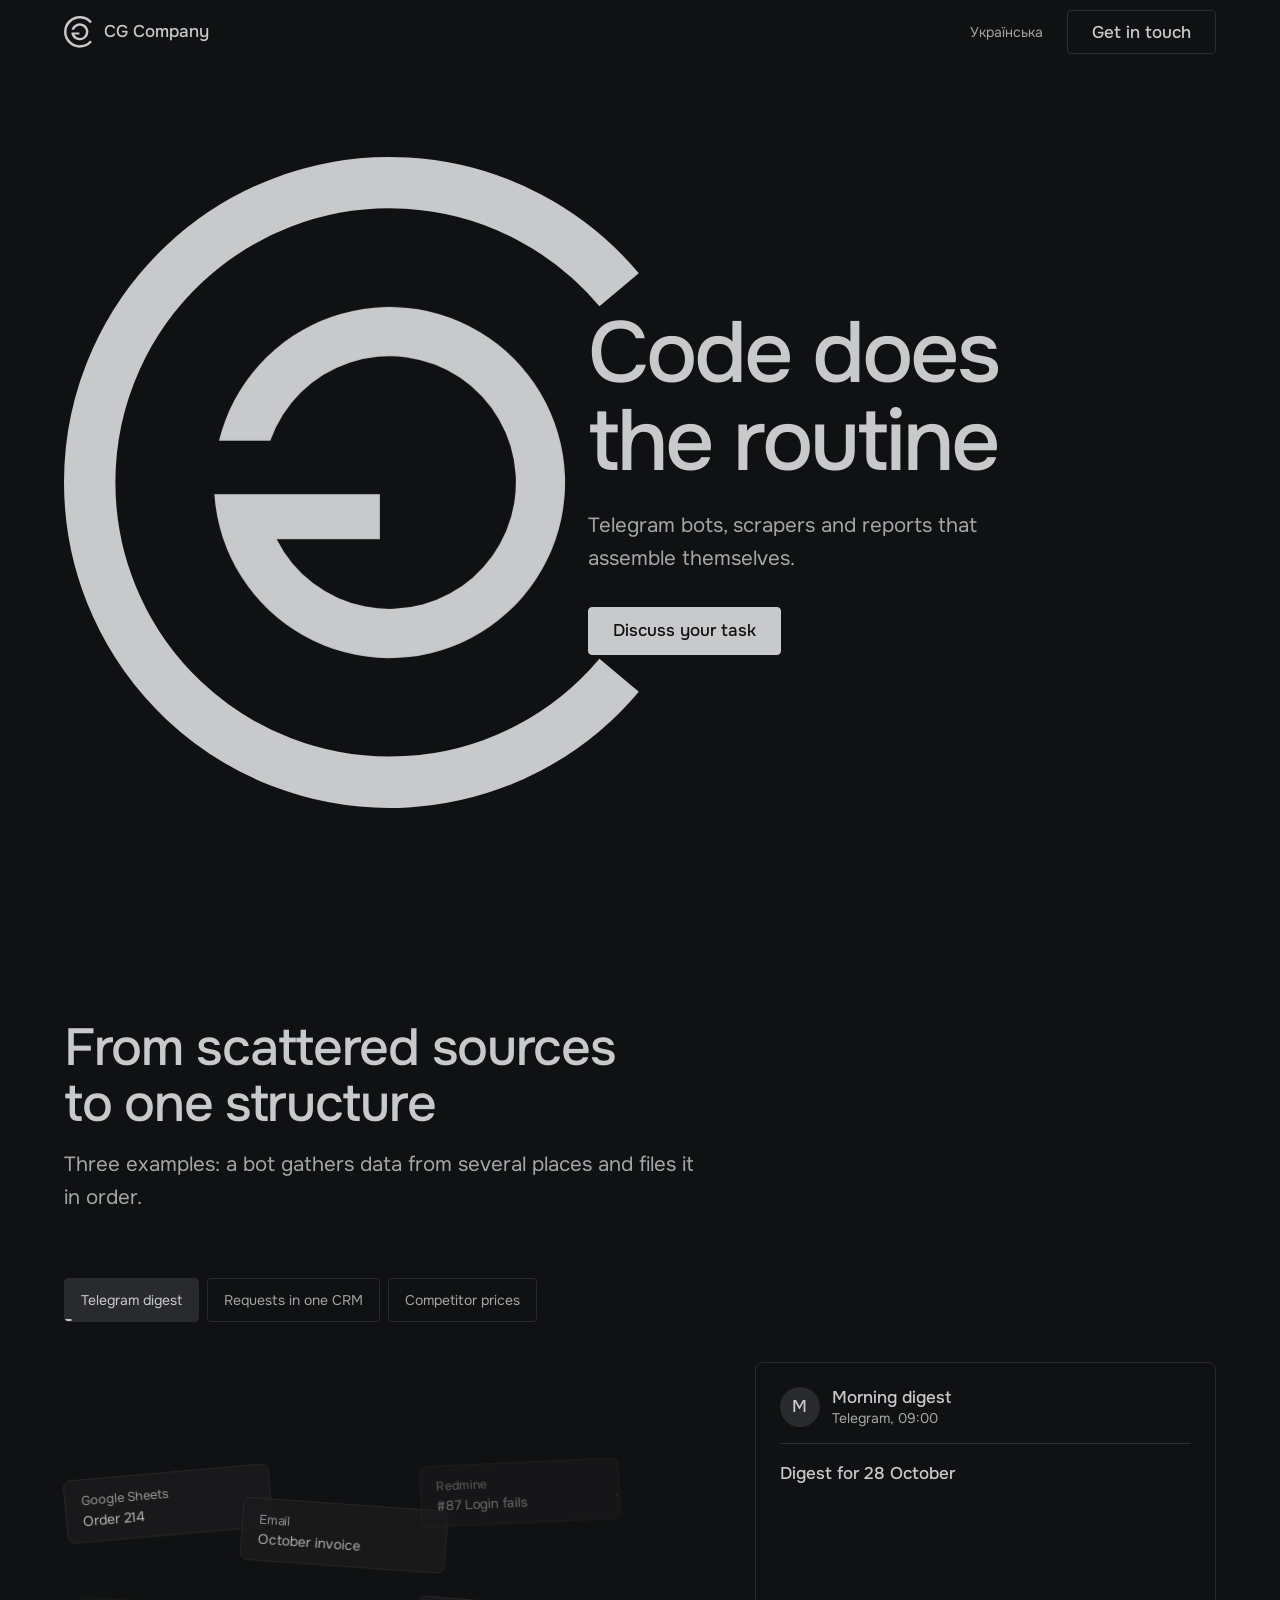
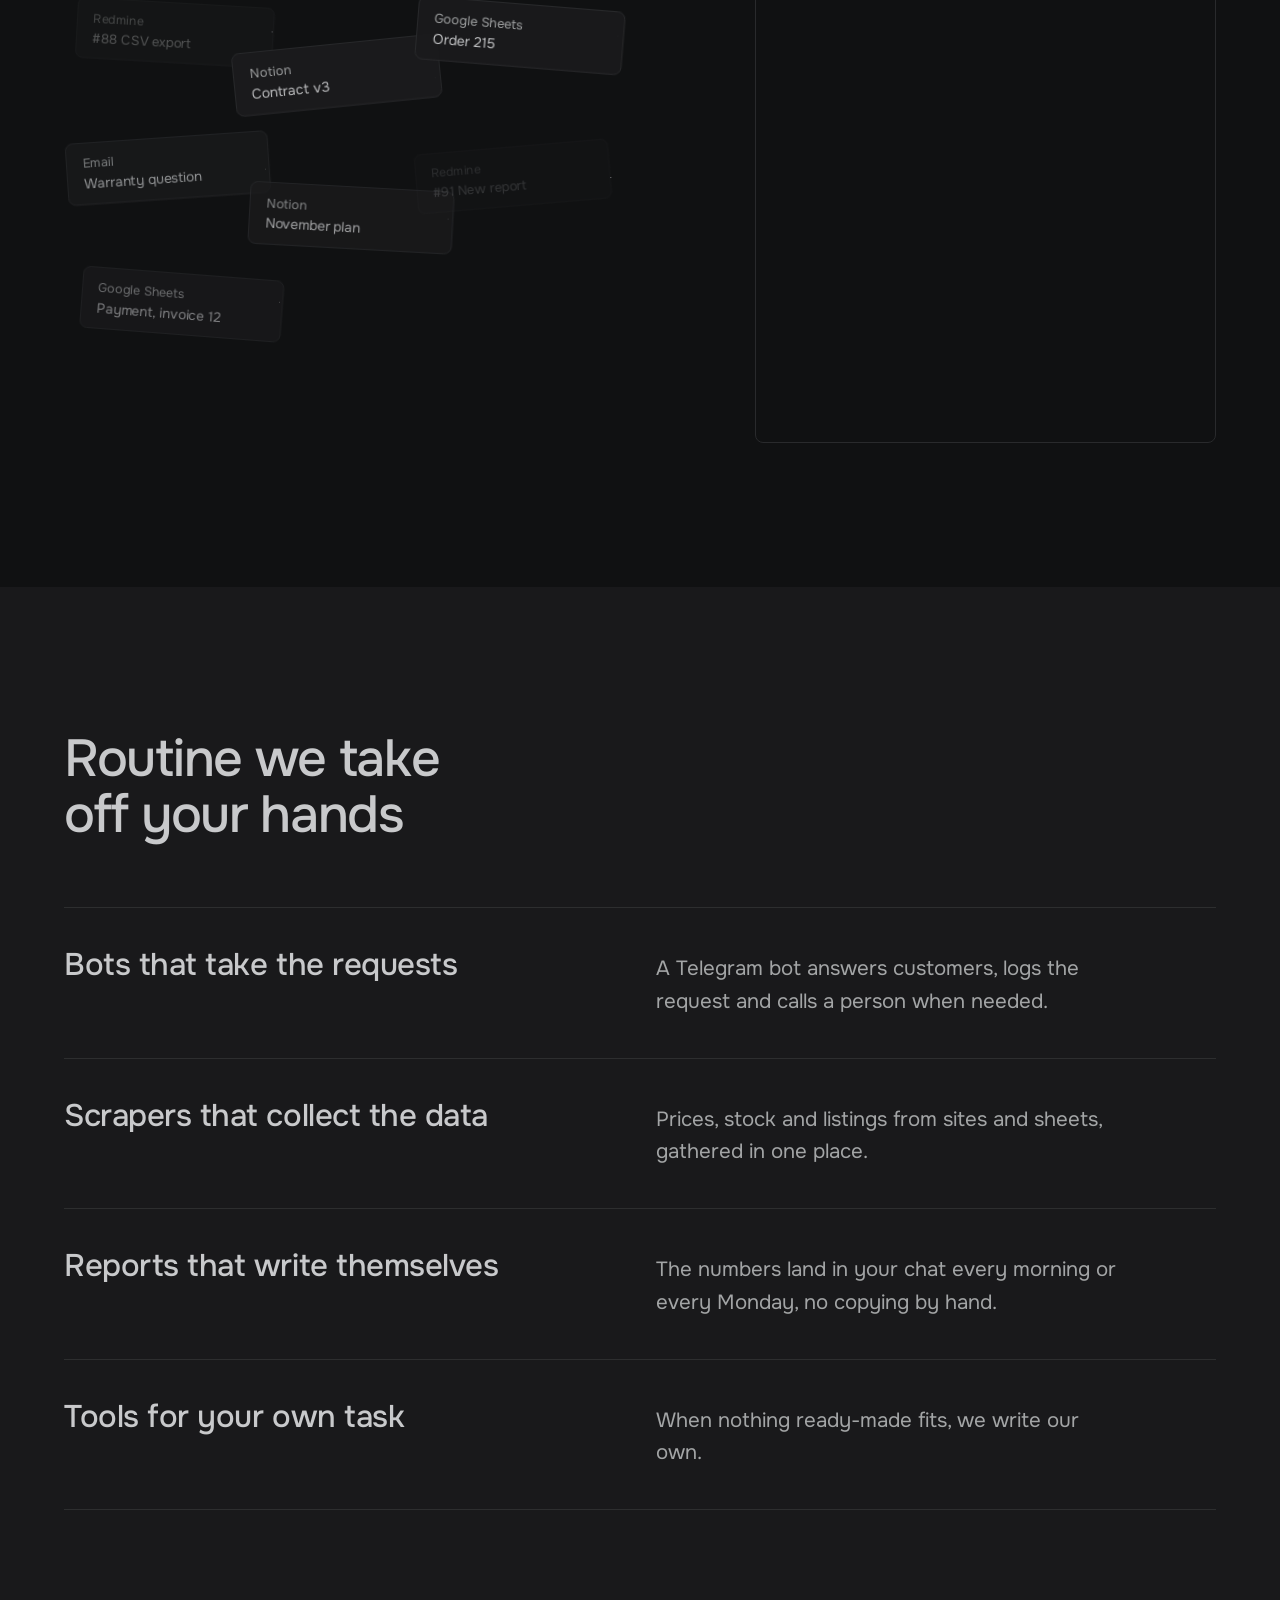
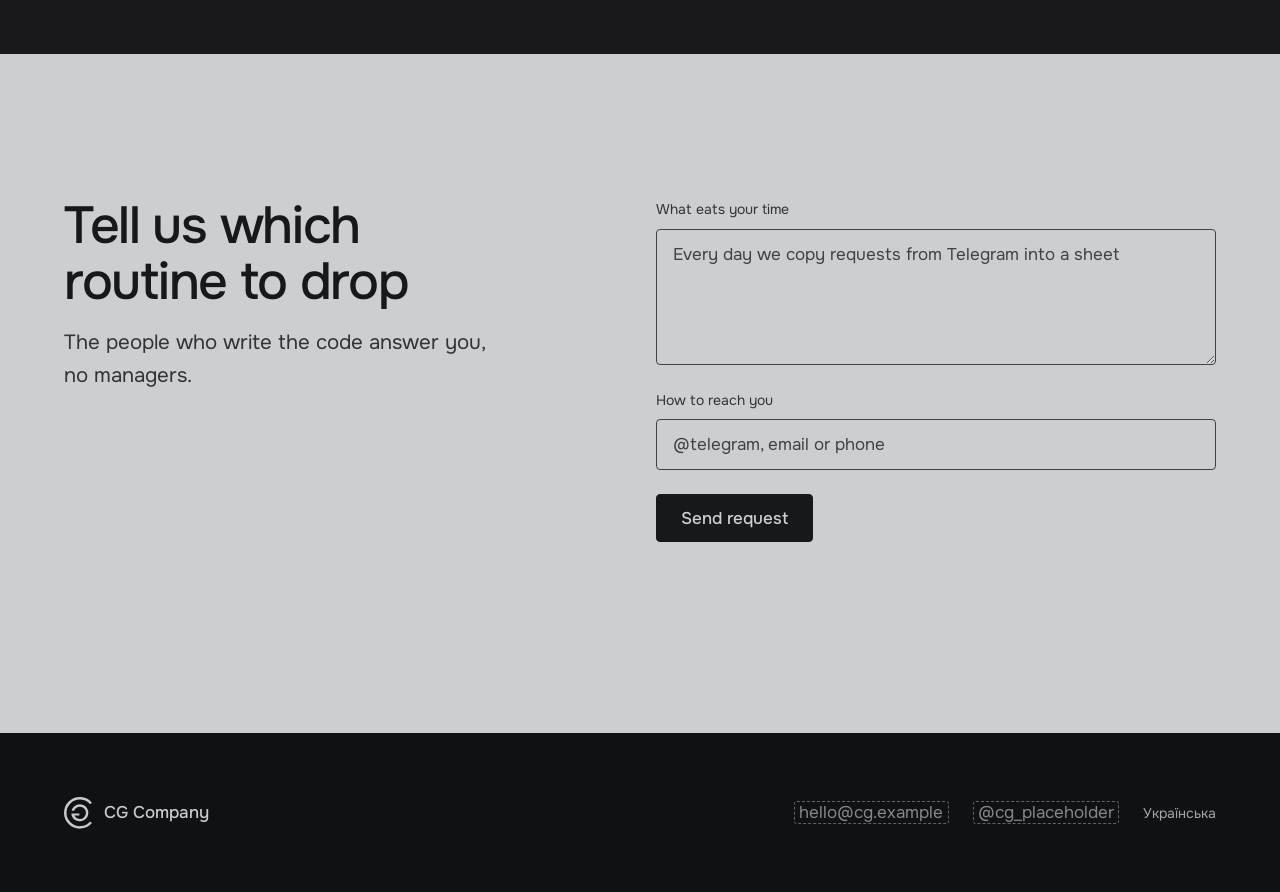
==== commit 34591355: "Fit the demo on one phone screen, drop pause and sample note On phones each scene is now ~530px inst" ====
--- a/en/index.html
+++ b/en/index.html
@@ -57,9 +57,9 @@
 
       <div class="scenes">
         <div class="scenes__tabs" role="tablist" aria-label="Automation examples">
-          <button type="button" role="tab" id="tab-digest" aria-controls="scene-digest" aria-selected="true">Telegram digest<span class="tab__bar" aria-hidden="true"></span></button>
-          <button type="button" role="tab" id="tab-leads" aria-controls="scene-leads" aria-selected="false" tabindex="-1">Requests in one CRM<span class="tab__bar" aria-hidden="true"></span></button>
-          <button type="button" role="tab" id="tab-prices" aria-controls="scene-prices" aria-selected="false" tabindex="-1">Competitor prices<span class="tab__bar" aria-hidden="true"></span></button>
+          <button type="button" role="tab" id="tab-digest" aria-controls="scene-digest" aria-selected="true"><span class="tab__full">Telegram digest</span><span class="tab__short">Digest</span><span class="tab__bar" aria-hidden="true"></span></button>
+          <button type="button" role="tab" id="tab-leads" aria-controls="scene-leads" aria-selected="false" tabindex="-1"><span class="tab__full">Requests in one CRM</span><span class="tab__short">Requests</span><span class="tab__bar" aria-hidden="true"></span></button>
+          <button type="button" role="tab" id="tab-prices" aria-controls="scene-prices" aria-selected="false" tabindex="-1"><span class="tab__full">Competitor prices</span><span class="tab__short">Prices</span><span class="tab__bar" aria-hidden="true"></span></button>
         </div>
         <div class="flow flow--tree" id="scene-digest" role="tabpanel" aria-labelledby="tab-digest" data-kind="tree">
           <ul class="chaos" aria-hidden="true">
@@ -166,10 +166,6 @@
         </div>
       </div>
 
-      <div class="demo__foot">
-        <p class="demo__note">Made-up sample data.</p>
-        <button class="btn btn--quiet demo__toggle" type="button" data-loop-toggle data-pause="Pause" data-play="Play" aria-pressed="false">Pause</button>
-      </div>
     </div>
   </section>
 
--- a/styles.css
+++ b/styles.css
@@ -5,6 +5,7 @@
 /* Hallmark · hero-review: fix · 5 findings · 3 resolved 1 partial (the mouth stays desktop-only) 1 answered (headline chosen by the user) */
 /* Hallmark · finish-review: subagent · 6 findings + 2 copy · 7 resolved 1 partial (the light contact band kept: the user approved it in the brief; fields now on the band paper) · gap: none */
 /* Hallmark · waive 23 · the page has no hue at all; the measured accent is the ink of the CG logo, the hero picture itself · in a monochrome brand the mark is the only image, and painting it grey would hide the logo */
+/* Hallmark · dismissed 49 · each scene tab holds a full and a short label, only one shown per width, and .scenes__tabs [role="tab"] already sets white-space: nowrap */
 @import url("./tokens.css");
 @import url("./base.css");
 
@@ -158,9 +159,6 @@
 .dots__verdict { font-size: var(--text-lead); color: var(--color-ink); }
 .fly { position: absolute; left: 0; top: 0; z-index: var(--z-dropdown); padding: 0 var(--space-2xs); border-radius: 2px; background: var(--color-ink); color: var(--color-paper); font-family: var(--font-outlier); font-size: var(--text-sm); white-space: nowrap; pointer-events: none; }
 
-.demo__foot { grid-column: 1 / -1; display: flex; flex-wrap: wrap; align-items: center; justify-content: space-between; gap: var(--space-md); }
-.demo__note { font-size: var(--text-sm); color: var(--color-muted); }
-html:not(.js) .demo__toggle, .demo.is-static .demo__toggle { display: none; }
 
 /* scene tabs; the thin bar under the active one counts down to the next scene */
 .scenes { grid-column: 1 / -1; display: grid; gap: var(--space-xl); }
@@ -172,6 +170,7 @@
 .scenes__tabs [role="tab"]:focus-visible { outline: 2px solid var(--color-focus); outline-offset: 2px; }
 .scenes__tabs [role="tab"][aria-selected="true"] { background: var(--color-paper-3); color: var(--color-ink); }
 .scenes__tabs [role="tab"]:disabled { opacity: 0.55; cursor: not-allowed; }
+.tab__short { display: none; }
 .tab__bar { position: absolute; left: 0; right: 0; bottom: 0; height: 2px; background: var(--color-ink); transform: scaleX(0); transform-origin: left; }
 
 /* what CG takes off your hands: a ledger on a raised graphite well */
@@ -218,21 +217,46 @@
   .mark--hero { grid-column: 1; grid-row: 1; }
   .hero__text { grid-column: 1; grid-row: 2; margin-left: 0; }
   .demo .section-head, .contact .section-head, .brief { grid-column: 1 / -1; }
-  /* narrow screens: the incoming layer lies over the result and sorts into it in place */
-  .flow { min-height: 0; row-gap: var(--space-xl); align-items: start; }
-  .flow--tree { --chip-w: 12rem; }
+  /* narrow screens: each scene fits about one phone screen; the incoming layer lies over the
+     result and sorts into it in place, and every scene keeps one height so switching never jumps */
+  .demo__grid { row-gap: var(--space-xl); }
+  .scenes { gap: var(--space-md); }
+  .scenes__tabs { flex-wrap: nowrap; }
+  .tab__full { display: none; }
+  .tab__short { display: inline; }
+  .flow { min-height: 33rem; row-gap: var(--space-md); align-items: start; align-content: start; }
+  .flow--tree { --chip-w: 11rem; --chip-h: 3.5rem; }
   .chaos, .post, .stream, .board, .scan, .dots { grid-column: 1 / -1; }
   .chaos, .post { grid-row: 1; }
   .chaos { z-index: 2; height: auto; align-self: stretch; }
-  .post { z-index: 1; }
+  .chip__body { padding: var(--space-xs) var(--space-sm); }
+  .post { z-index: 1; gap: var(--space-sm); padding: var(--space-md); }
+  .post__head { padding-bottom: var(--space-sm); }
+  .post__avatar { width: 32px; height: 32px; }
+  .post__sent { padding-top: var(--space-sm); font-size: var(--text-xs); }
+  .tree { grid-template-columns: repeat(2, minmax(0, 1fr)); gap: var(--space-sm) var(--space-md); }
+  .tree__branch > ul { padding-left: var(--space-md); }
+  .tree__leaf { font-size: var(--text-xs); }
+  .tree__leaf::before { left: calc(-1 * var(--space-sm)); width: var(--space-xs); }
   .stream { grid-row: 1; z-index: 2; border: 0; padding: 0; align-self: start; }
   .stream .zone-label, .stream__count { display: none; }
-  .board { grid-row: 1; grid-template-columns: minmax(0, 1fr); }
-  .board ul { min-height: 0; }
-  /* room under the board for the columns that slide down while "new" holds six */
-  .flow--board { padding-bottom: calc(4 * (4.25rem + var(--space-xs))); }
-  .scan { grid-row: 1; }
-  .dots { grid-row: 2; }
+  .board { grid-row: 1; gap: var(--space-xs); }
+  .board__col { gap: var(--space-xs); padding: var(--space-xs); }
+  .board__head { font-size: var(--text-xs); }
+  .board ul { min-height: calc(2 * 4.25rem + var(--space-xs)); }
+  .card { height: 4.25rem; padding: var(--space-xs); font-size: var(--text-xs); line-height: 1.3; gap: 0; }
+  .card__src { white-space: nowrap; overflow: hidden; text-overflow: ellipsis; }
+  .card__txt { white-space: normal; display: -webkit-box; -webkit-line-clamp: 2; -webkit-box-orient: vertical; padding-right: 0; }
+  .card .check { width: 12px; height: 12px; right: var(--space-2xs); top: var(--space-2xs); }
+  .scan, .dots { grid-row: auto; }
+  .scan { gap: var(--space-xs); padding: var(--space-sm); }
+  .scan__rows { gap: var(--space-3xs); }
+  .scan__row { gap: 0; padding: var(--space-2xs) var(--space-xs); }
+  .scan__shop, .scan__raw { font-size: var(--text-xs); }
+  .dots { gap: var(--space-sm); }
+  .dots__plot { gap: 0; padding-top: var(--space-lg); }
+  .dots__track { height: 1.75rem; }
+  .dots__verdict { font-size: var(--text-md); }
   .work__row dt, .work__row dd { grid-column: 1 / -1; }
 }
 @media (max-width: 40rem) {
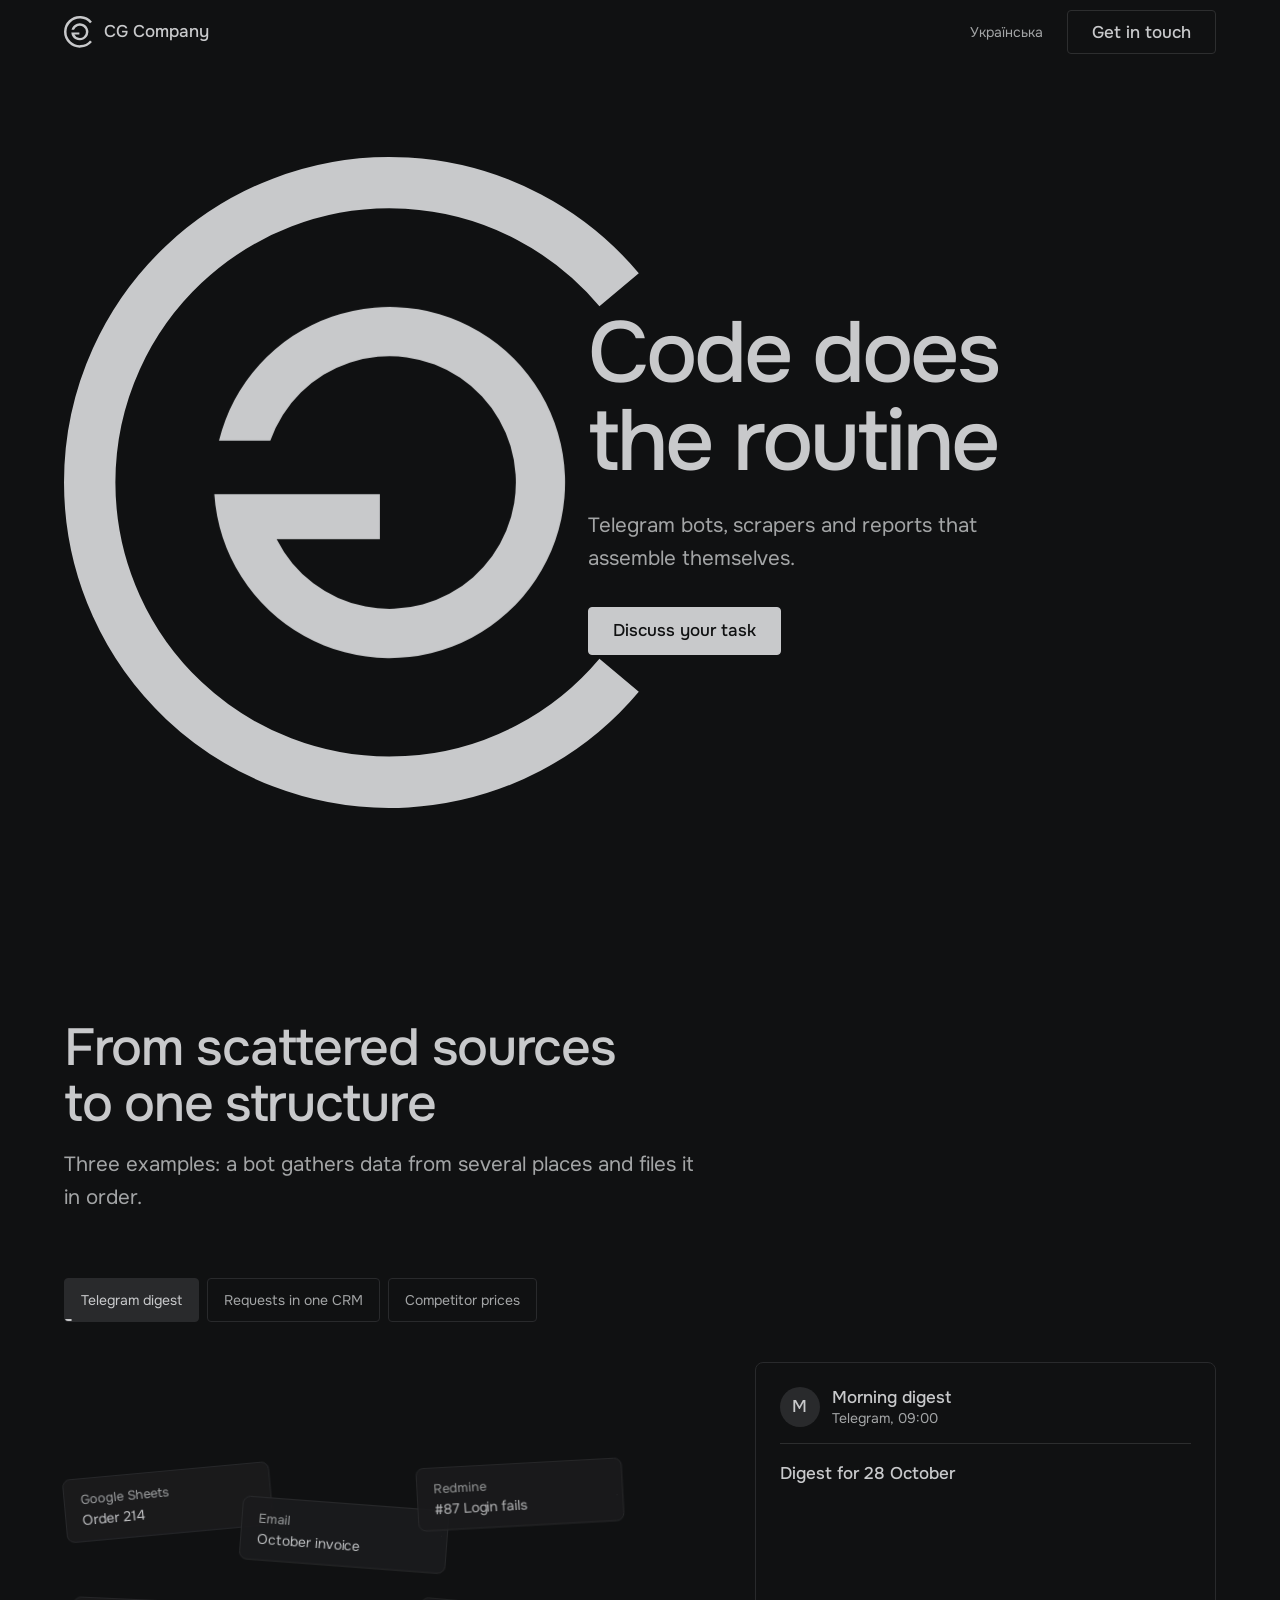
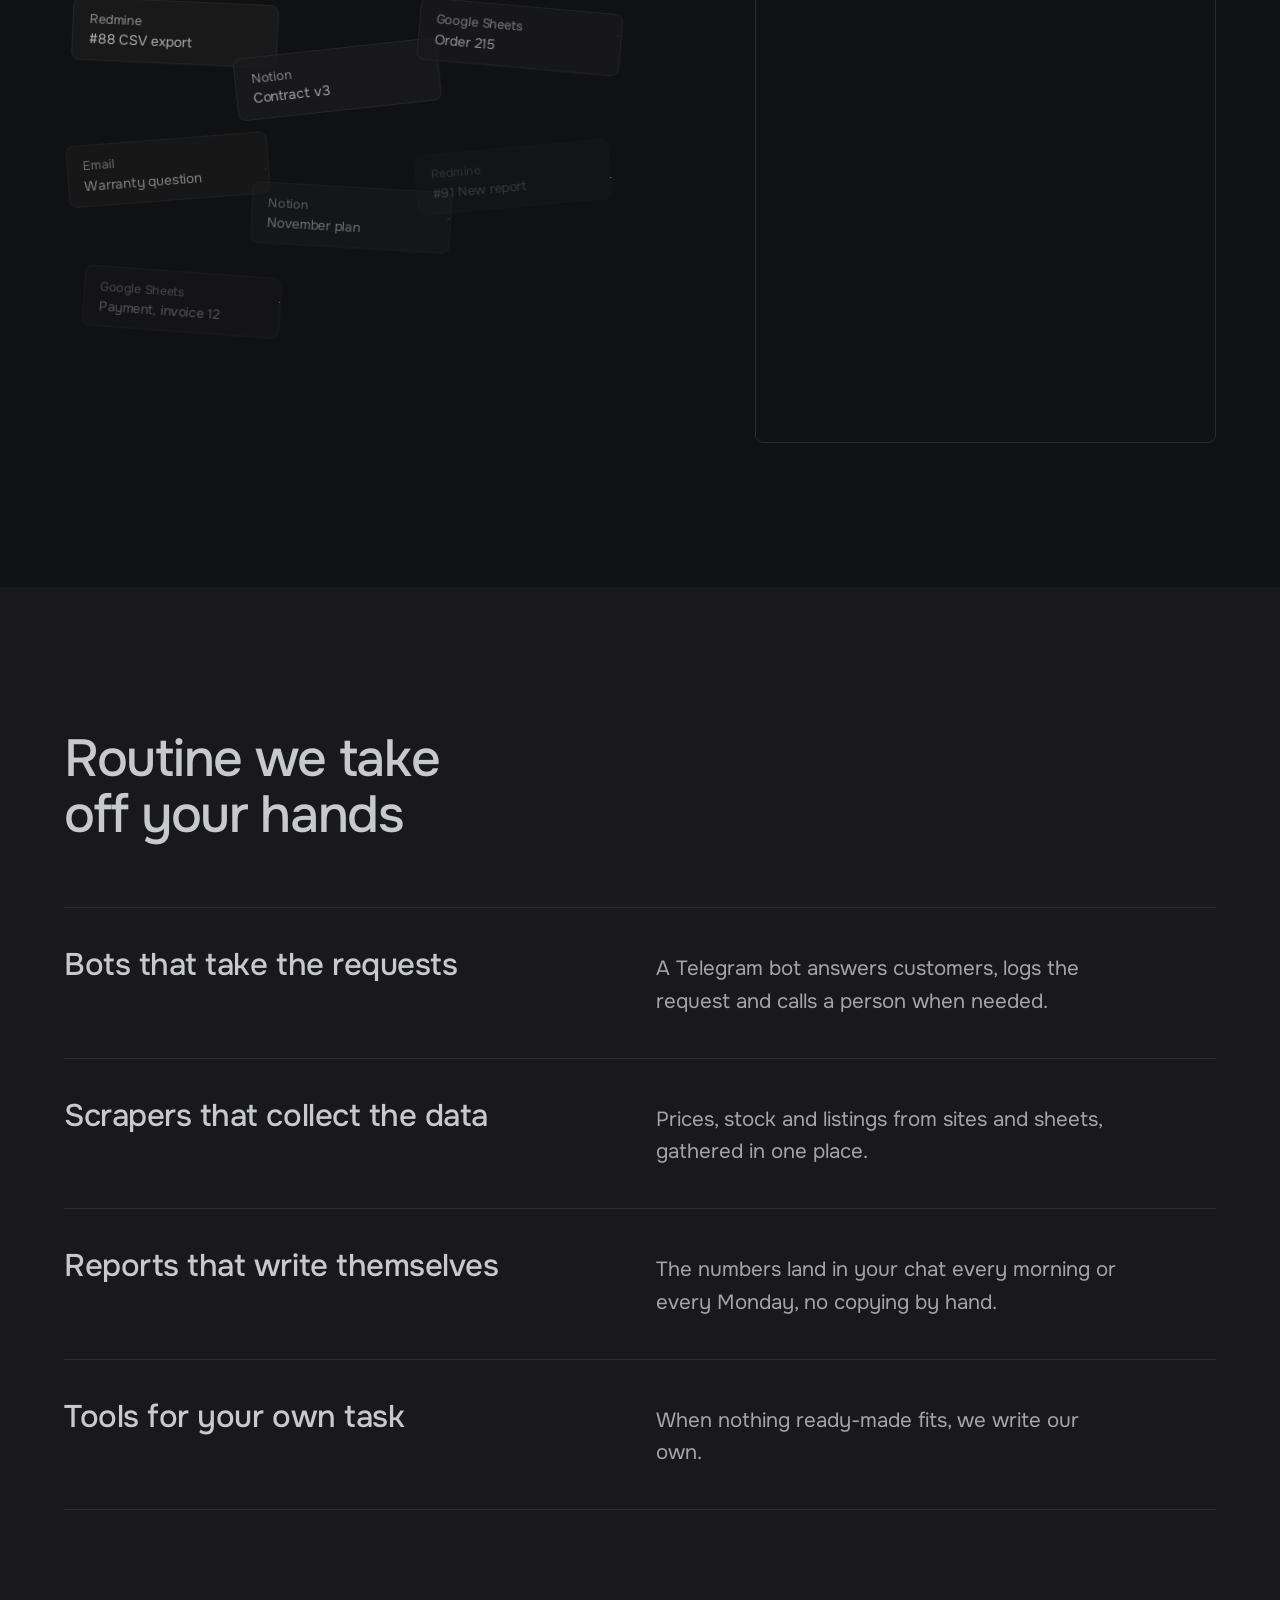
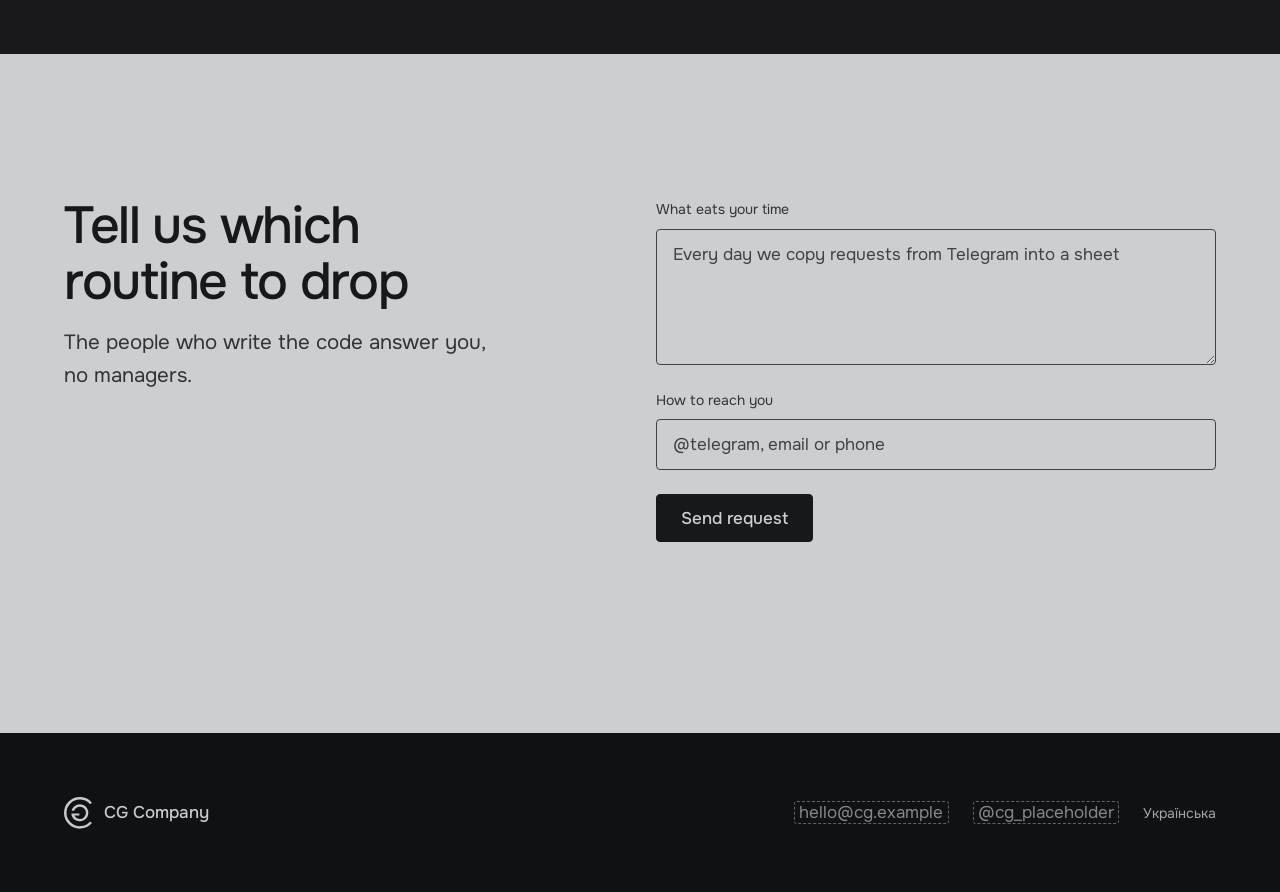
==== commit 474abd07: "Show the four request channels in the phone CRM scene On phones there is no room for the inbox queue" ====
--- a/en/index.html
+++ b/en/index.html
@@ -114,27 +114,28 @@
         </div>
         <div class="flow flow--board" id="scene-leads" role="tabpanel" aria-labelledby="tab-leads" data-kind="board">
           <div class="stream" aria-hidden="true"><p class="zone-label">Inbox from 4 channels</p><p class="stream__count"><span class="num" data-inbox>0</span> unhandled</p></div>
+          <div class="sources" aria-hidden="true"><span class="source" data-src="tg"><span class="source__name">Telegram</span> <span class="num" data-src-count>0</span></span><span class="source" data-src="ig"><span class="source__name">Instagram</span> <span class="num" data-src-count>0</span></span><span class="source" data-src="form"><span class="source__name">Website</span> <span class="num" data-src-count>0</span></span><span class="source" data-src="call"><span class="source__name">Calls</span> <span class="num" data-src-count>0</span></span></div>
           <div class="board">
             <p class="board__title">CRM, requests for Tuesday</p>
             <div class="board__col" data-col="new">
               <p class="board__head">New <span class="num" data-count>2</span></p>
               <ul>
-                <li class="card" data-k="1" data-col="new"><span class="card__src">Instagram</span> <span class="card__txt">@kvitka: size M in stock?</span></li>
-                <li class="card" data-k="4" data-col="new"><span class="card__src">Telegram</span> <span class="card__txt">Ihor: delivery cost?</span></li>
+                <li class="card" data-k="1" data-col="new" data-src="ig"><span class="card__src">Instagram</span> <span class="card__txt">@kvitka: size M in stock?</span></li>
+                <li class="card" data-k="4" data-col="new" data-src="tg"><span class="card__src">Telegram</span> <span class="card__txt">Ihor: delivery cost?</span></li>
               </ul>
             </div>
             <div class="board__col" data-col="work">
               <p class="board__head">In progress <span class="num" data-count>2</span></p>
               <ul>
-                <li class="card" data-k="2" data-col="work"><span class="card__src">Website form</span> <span class="card__txt">Anna: company invoice</span></li>
-                <li class="card" data-k="3" data-col="work"><span class="card__src">Phone call</span> <span class="card__txt">Marko: price for 2 sets</span></li>
+                <li class="card" data-k="2" data-col="work" data-src="form"><span class="card__src">Website form</span> <span class="card__txt">Anna: company invoice</span></li>
+                <li class="card" data-k="3" data-col="work" data-src="call"><span class="card__src">Phone call</span> <span class="card__txt">Marko: price for 2 sets</span></li>
               </ul>
             </div>
             <div class="board__col" data-col="done">
               <p class="board__head">Done <span class="num" data-count>2</span></p>
               <ul>
-                <li class="card" data-k="0" data-col="done"><span class="card__src">Telegram</span> <span class="card__txt">Olena: Thursday booking</span><svg class="check" viewBox="0 0 16 16" aria-hidden="true"><path d="M3 8.5l3 3 7-7" fill="none" stroke="currentColor" stroke-width="1.6" stroke-linecap="round" stroke-linejoin="round"/></svg></li>
-                <li class="card" data-k="5" data-col="done"><span class="card__src">Phone call</span> <span class="card__txt">Svitlana: warranty</span><svg class="check" viewBox="0 0 16 16" aria-hidden="true"><path d="M3 8.5l3 3 7-7" fill="none" stroke="currentColor" stroke-width="1.6" stroke-linecap="round" stroke-linejoin="round"/></svg></li>
+                <li class="card" data-k="0" data-col="done" data-src="tg"><span class="card__src">Telegram</span> <span class="card__txt">Olena: Thursday booking</span><svg class="check" viewBox="0 0 16 16" aria-hidden="true"><path d="M3 8.5l3 3 7-7" fill="none" stroke="currentColor" stroke-width="1.6" stroke-linecap="round" stroke-linejoin="round"/></svg></li>
+                <li class="card" data-k="5" data-col="done" data-src="call"><span class="card__src">Phone call</span> <span class="card__txt">Svitlana: warranty</span><svg class="check" viewBox="0 0 16 16" aria-hidden="true"><path d="M3 8.5l3 3 7-7" fill="none" stroke="currentColor" stroke-width="1.6" stroke-linecap="round" stroke-linejoin="round"/></svg></li>
               </ul>
             </div>
           </div>
--- a/styles.css
+++ b/styles.css
@@ -113,6 +113,12 @@
 .stream { grid-template-rows: auto 1fr auto; }
 .stream__count { align-self: end; display: flex; align-items: baseline; gap: var(--space-xs); font-size: var(--text-sm); color: var(--color-ink-2); }
 .stream__count .num { font-family: var(--font-outlier); font-size: var(--text-section); line-height: 1; color: var(--color-ink); font-variant-numeric: tabular-nums; }
+/* phones only: the four channels a request can come from, each counting what it sent */
+.sources { display: none; }
+.source { flex: 1 1 auto; min-width: 0; display: flex; justify-content: space-between; align-items: baseline; gap: var(--space-2xs); padding: var(--space-xs) var(--space-2xs); border: 1px solid var(--color-paper-3); border-radius: var(--radius-input); font-size: var(--text-xs); color: var(--color-ink-2); transition: background-color var(--dur-short) var(--ease-out), color var(--dur-short) var(--ease-out); }
+.source__name { overflow: hidden; text-overflow: ellipsis; white-space: nowrap; }
+.source .num { font-family: var(--font-outlier); color: var(--color-ink); }
+.source.is-lit { background: var(--color-paper-3); color: var(--color-ink); }
 .board { grid-column: 5 / -1; grid-row: 1; display: grid; grid-template-columns: repeat(3, minmax(0, 1fr)); gap: var(--space-md); align-self: start; }
 html:not(.js) .board, .flow.is-static .board { grid-column: 1 / -1; }
 .board__title { grid-column: 1 / -1; font-weight: 500; }
@@ -224,7 +230,7 @@
   .scenes__tabs { flex-wrap: nowrap; }
   .tab__full { display: none; }
   .tab__short { display: inline; }
-  .flow { min-height: 33rem; row-gap: var(--space-md); align-items: start; align-content: start; }
+  .flow { min-height: 35rem; row-gap: var(--space-md); align-items: start; align-content: start; }
   .flow--tree { --chip-w: 11rem; --chip-h: 3.5rem; }
   .chaos, .post, .stream, .board, .scan, .dots { grid-column: 1 / -1; }
   .chaos, .post { grid-row: 1; }
@@ -238,9 +244,11 @@
   .tree__branch > ul { padding-left: var(--space-md); }
   .tree__leaf { font-size: var(--text-xs); }
   .tree__leaf::before { left: calc(-1 * var(--space-sm)); width: var(--space-xs); }
-  .stream { grid-row: 1; z-index: 2; border: 0; padding: 0; align-self: start; }
-  .stream .zone-label, .stream__count { display: none; }
-  .board { grid-row: 1; gap: var(--space-xs); }
+  .stream { display: none; }
+  .sources { grid-column: 1 / -1; grid-row: 1; display: flex; gap: var(--space-2xs); }
+  .flow.is-static .sources { display: none; }
+  .board { grid-row: 2; gap: var(--space-xs); }
+  .flow.is-static .board { grid-row: 1; }
   .board__col { gap: var(--space-xs); padding: var(--space-xs); }
   .board__head { font-size: var(--text-xs); }
   .board ul { min-height: calc(2 * 4.25rem + var(--space-xs)); }
